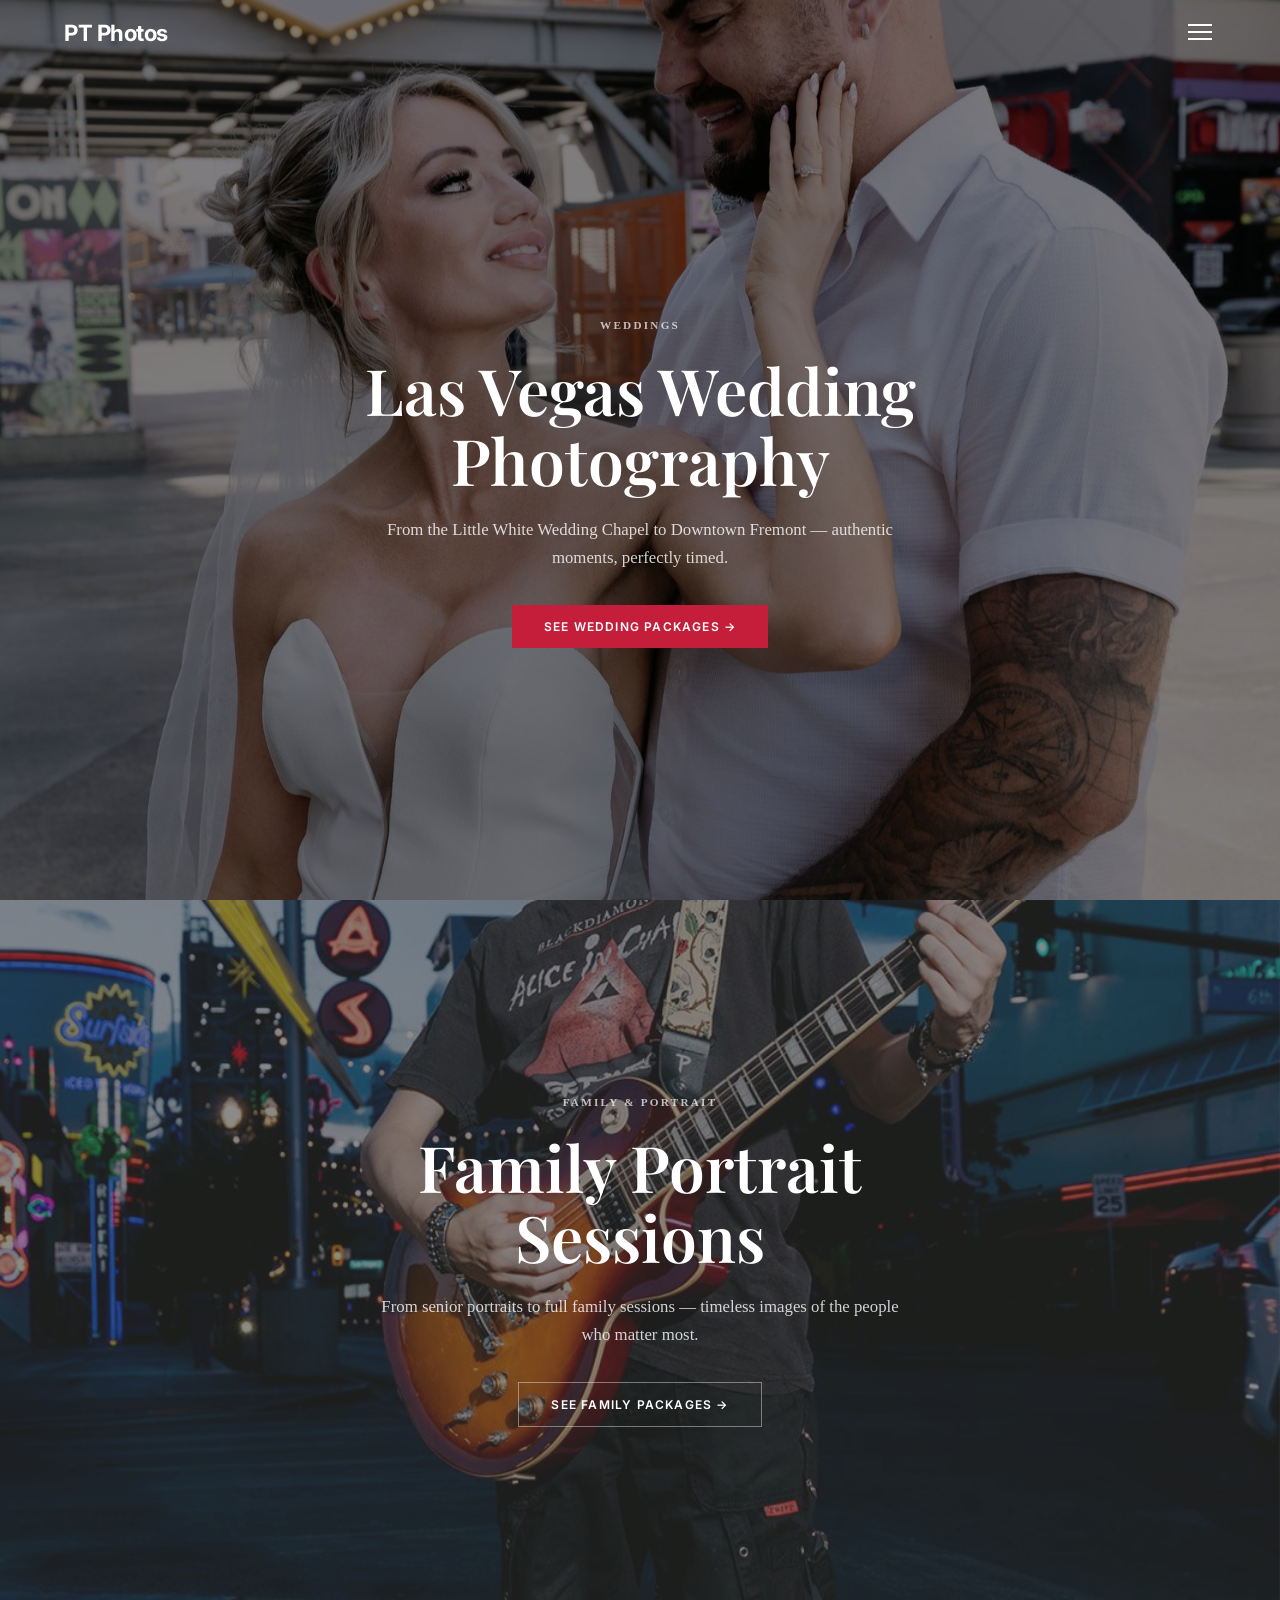
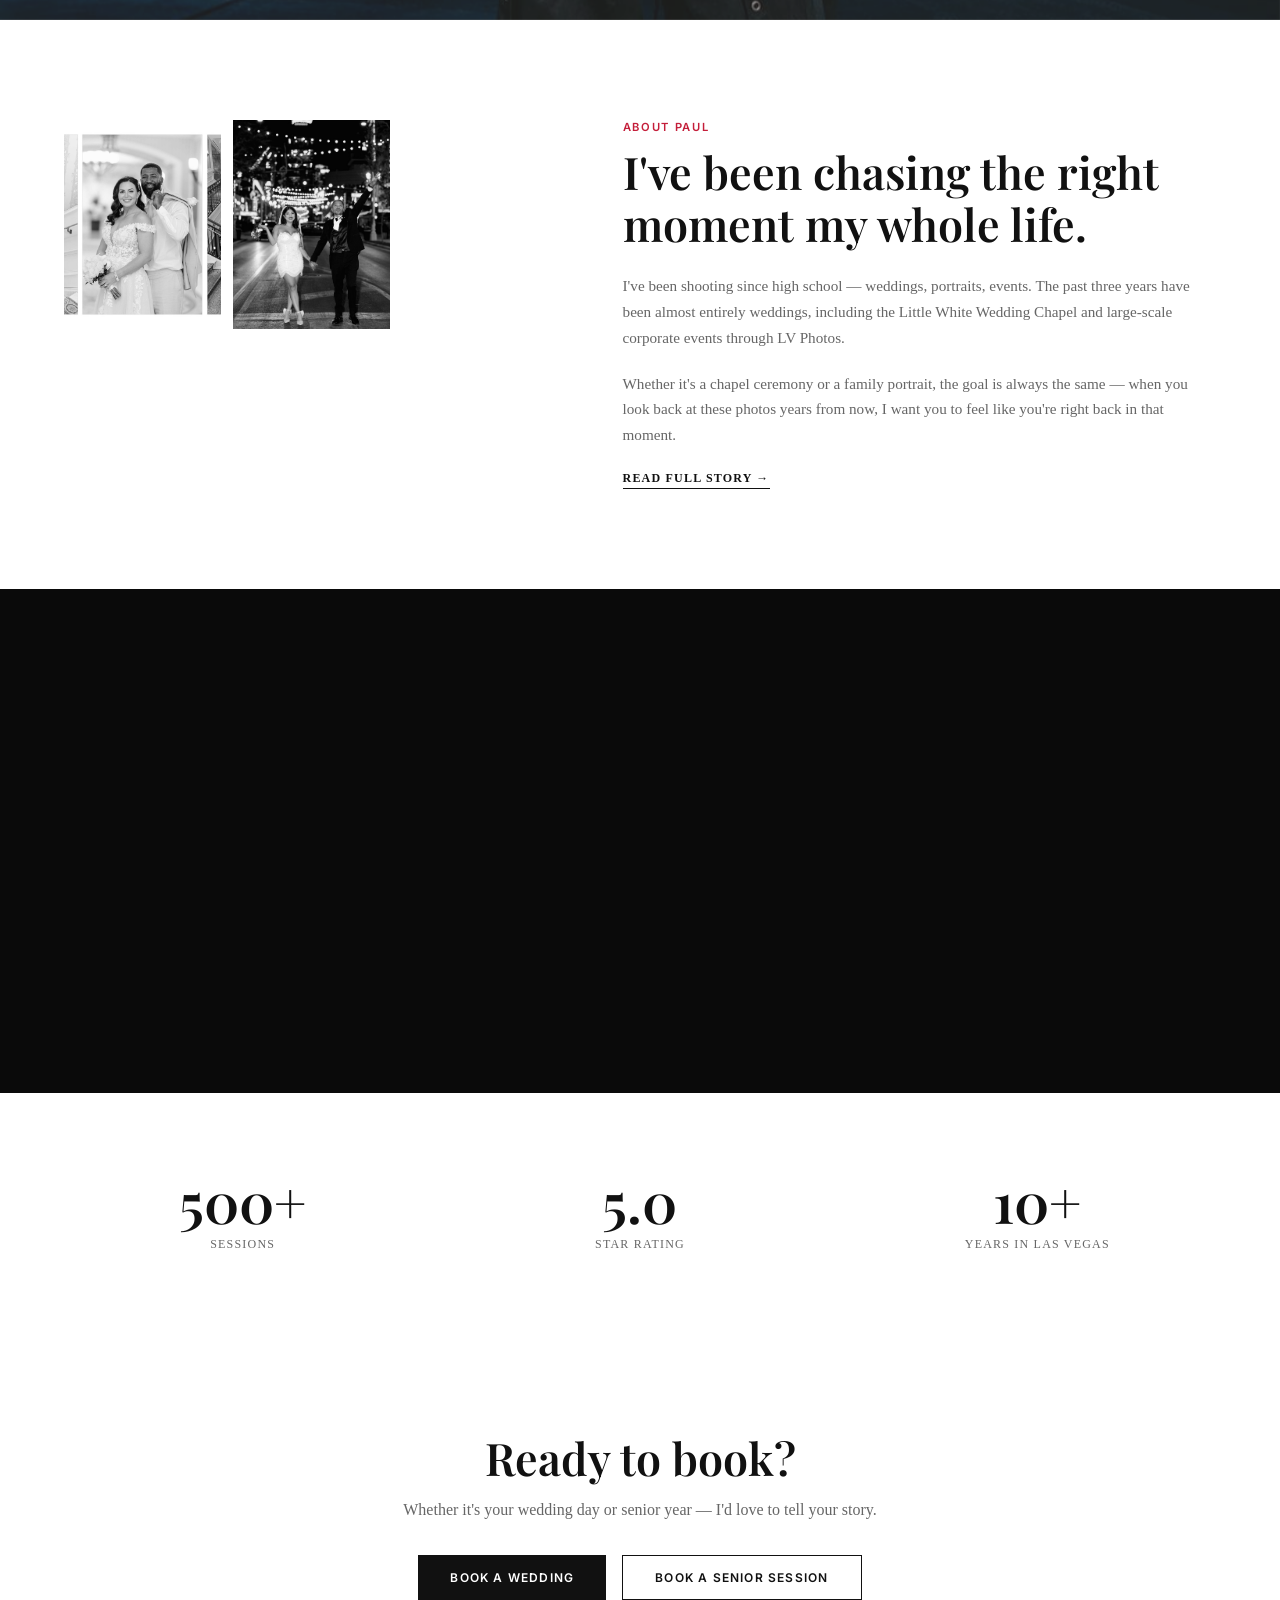
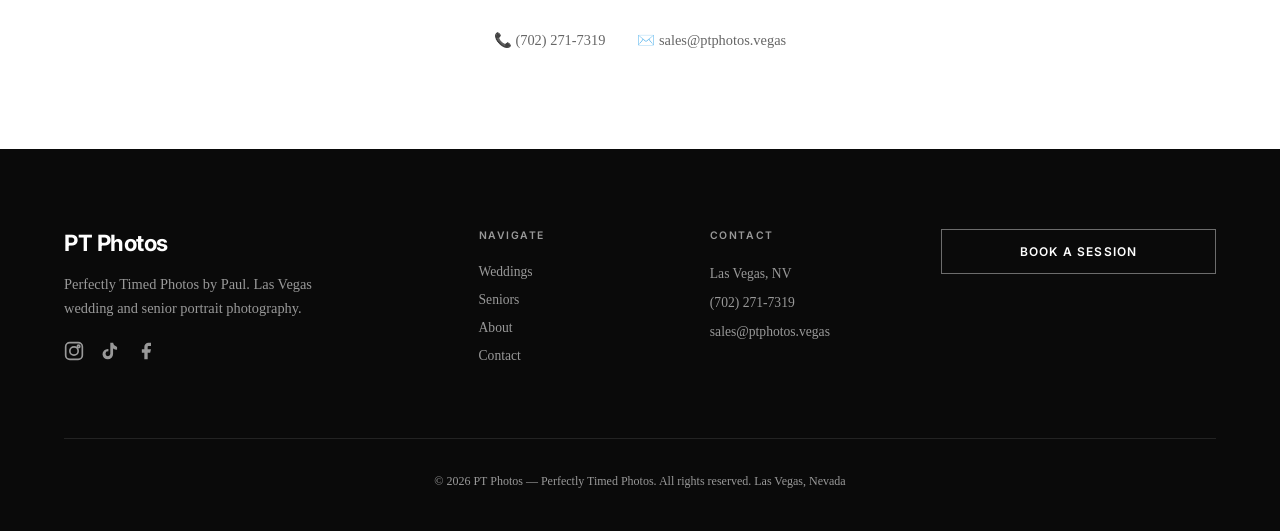
==== index.html @ 26a187cc "Add files via upload" ====
<!DOCTYPE html>
<html lang="en">
<head>
    <meta charset="UTF-8">
    <meta name="viewport" content="width=device-width, initial-scale=1.0">
    <title>PT Photos | Las Vegas Wedding & Portrait Photography</title>
    <meta name="description" content="Las Vegas wedding photography by Paul at PT Photos. Perfectly timed photos for weddings and senior portraits.">
    <link rel="canonical" href="https://ptphotos.vegas/">
    <meta property="og:type" content="website">
    <meta property="og:title" content="PT Photos | Las Vegas Wedding & Portrait Photography">
    <meta property="og:description" content="Las Vegas wedding photography by Paul at PT Photos. Perfectly timed photos for weddings and senior portraits.">
    <meta property="og:image" content="https://ptphotos.vegas/photo1.JPG">
    <meta property="og:url" content="https://ptphotos.vegas/">
    <meta name="twitter:card" content="summary_large_image">
    <link rel="stylesheet" href="styles.css">
    <link rel="preconnect" href="https://fonts.googleapis.com">
    <link rel="preconnect" href="https://fonts.gstatic.com" crossorigin>
</head>
<body>

    <nav class="navbar" id="navbar">
        <div class="nav-container">
          <a href="index.html" class="logo">PT Photos</a>
            <button class="nav-toggle" id="navToggle" aria-label="Menu">
                <span></span>
                <span></span>
                <span></span>
            </button>
            <ul class="nav-menu" id="navMenu">
                <li><a href="weddings.html">Weddings</a></li>
                <li><a href="seniors.html">Seniors</a></li>
                <li><a href="about.html">About</a></li>
                <li><a href="contact.html">Contact</a></li>
            </ul>
        </div>
    </nav>

    <!-- Hero: Weddings -->
    <section class="hero" id="home">
        <div class="hero-bg">
            <img src="photo1.JPG" alt="Las Vegas Wedding Photography">
        </div>
        <div class="hero-overlay"></div>
        <div class="hero-content">
            <p class="hero-label">Weddings</p>
            <h1>Las Vegas Wedding Photography</h1>
            <p class="hero-desc">From the Little White Wedding Chapel to Downtown Fremont — authentic moments, perfectly timed.</p>
            <a href="weddings.html" class="btn btn-primary">See Wedding Packages →</a>
        </div>
    </section>

    <!-- Family Portrait Sessions -->
    <section class="family-sessions">
        <div class="hero-bg">
            <img loading="lazy" src="photo2.JPG" alt="Family Portrait Sessions">
        </div>
        <div class="hero-overlay"></div>
        <div class="hero-content">
            <p class="hero-label">Family & Portrait</p>
            <h1>Family Portrait Sessions</h1>
            <p class="hero-desc">From senior portraits to full family sessions — timeless images of the people who matter most.</p>
            <a href="seniors.html" class="btn btn-outline">See Family Packages →</a>
        </div>
    </section>

    <!-- About Paul -->
    <section class="about-home" id="about">
        <div class="container">
            <div class="about-home-grid">
                <div class="about-home-photos reveal">
                    <img loading="lazy" src="photo3.JPG" alt="Wedding portrait">
                    <img loading="lazy" src="photo5.JPG" alt="Chapel wedding">
                </div>
                <div class="about-home-text reveal">
                    <span class="section-label">About Paul</span>
                    <h2 class="section-title">I've been chasing the right moment my whole life.</h2>
                    <p>I've been shooting since high school — weddings, portraits, events. The past three years have been almost entirely weddings, including the Little White Wedding Chapel and large-scale corporate events through LV Photos.</p>
                    <p>Whether it's a chapel ceremony or a family portrait, the goal is always the same — when you look back at these photos years from now, I want you to feel like you're right back in that moment.</p>
                    <a href="about.html" class="link-arrow">Read Full Story →</a>
                </div>
            </div>
        </div>
    </section>

    <!-- Testimonial -->
    <section class="testimonial">
        <div class="container">
            <div class="testimonial-content reveal">
                <div class="stars">★★★★★</div>
                <blockquote>"I booked a photographer through the chapel, and Paul was our guy. I can't even begin to say enough about him. We had so much fun with him, and he kept showing us sneak peeks of the pictures and they blew us away. He is extremely talented and was able to capture our fun, flirty, sexy, Vegas dream photos."</blockquote>
                <div class="testimonial-author">Amanda Zeilman</div>
                <div class="testimonial-source">Little White Wedding Chapel · Google Review</div>
            </div>
        </div>
    </section>

    <!-- Stats -->
    <section class="stats">
        <div class="container">
            <div class="stats-grid reveal">
                <div class="stat-item">
                    <div class="stat-number">500+</div>
                    <div class="stat-label">Sessions</div>
                </div>
                <div class="stat-item">
                    <div class="stat-number">5.0</div>
                    <div class="stat-label">Star Rating</div>
                </div>
                <div class="stat-item">
                    <div class="stat-number">10+</div>
                    <div class="stat-label">Years in Las Vegas</div>
                </div>
            </div>
        </div>
    </section>

    <!-- CTA -->
    <section class="cta-section">
        <div class="container">
            <div class="reveal">
                <h2 class="section-title">Ready to book?</h2>
                <p>Whether it's your wedding day or senior year — I'd love to tell your story.</p>
                <div class="cta-buttons">
                    <a href="weddings.html" class="btn btn-dark">Book a Wedding</a>
                    <a href="seniors.html" class="btn btn-outline-dark">Book a Senior Session</a>
                </div>
                <div class="cta-contact">
                    <a href="tel:+17022717319">📞 (702) 271-7319</a>
                    <a href="mailto:sales@ptphotos.vegas">✉️ sales@ptphotos.vegas</a>
                </div>
            </div>
        </div>
    </section>

    <!-- Footer -->
    <footer class="footer">
        <div class="container">
            <div class="footer-grid">
                <div class="footer-brand">
                   <a href="index.html" class="logo" style="color:#fff">PT Photos</a>
                    <p>Perfectly Timed Photos by Paul. Las Vegas wedding and senior portrait photography.</p>
                    <div class="social-links">
                        <a href="https://www.instagram.com/ptphotos.vegas" target="_blank" rel="noopener" aria-label="Instagram">
                            <svg width="20" height="20" viewBox="0 0 24 24" fill="none" stroke="currentColor" stroke-width="2"><rect x="2" y="2" width="20" height="20" rx="5"/><circle cx="12" cy="12" r="5"/><circle cx="17.5" cy="6.5" r="1.5"/></svg>
                        </a>
                        <a href="https://www.tiktok.com/@perfectly.timed8" target="_blank" rel="noopener" aria-label="TikTok">
                            <svg width="20" height="20" viewBox="0 0 24 24" fill="currentColor"><path d="M19.59 6.69a4.83 4.83 0 01-3.77-4.25V2h-3.45v13.67a2.89 2.89 0 01-2.88 2.5 2.89 2.89 0 01-2.88-2.89 2.89 2.89 0 012.88-2.89c.2 0 .39.02.58.06V9.66a6.37 6.37 0 00-.58-.03A6.34 6.34 0 003 16.04 6.34 6.34 0 009.34 22a6.34 6.34 0 006.34-6.34V9.01a8.16 8.16 0 004.8 1.55V7.11a4.85 4.85 0 01-.89-.42z"/></svg>
                        </a>
                        <a href="https://www.facebook.com/share/1CvV9tf7gH/" target="_blank" rel="noopener" aria-label="Facebook">
                            <svg width="20" height="20" viewBox="0 0 24 24" fill="currentColor"><path d="M18 2h-3a5 5 0 00-5 5v3H7v4h3v8h4v-8h3l1-4h-4V7a1 1 0 011-1h3z"/></svg>
                        </a>
                    </div>
                </div>
                <div>
                    <div class="footer-title">Navigate</div>
                    <ul class="footer-links">
                        <li><a href="weddings.html">Weddings</a></li>
                        <li><a href="seniors.html">Seniors</a></li>
                        <li><a href="about.html">About</a></li>
                        <li><a href="contact.html">Contact</a></li>
                    </ul>
                </div>
                <div>
                    <div class="footer-title">Contact</div>
                    <div class="footer-contact">
                        <p>Las Vegas, NV</p>
                        <p>(702) 271-7319</p>
                        <p>sales@ptphotos.vegas</p>
                    </div>
                </div>
                <div>
                    <a href="contact.html" class="btn btn-outline" style="width:100%">Book a Session</a>
                </div>
            </div>
            <div class="footer-bottom">
                <p>© 2026 PT Photos — Perfectly Timed Photos. All rights reserved. Las Vegas, Nevada</p>
            </div>
        </div>
    </footer>

    <script src="script.js"></script>
</body>
</html>
---- styles.css ----
/* ============================================
   PT Photos — Multi-Page Website
   Based on Airo.ai design from video
   ============================================ */

@import url('https://fonts.googleapis.com/css2?family=Inter:wght@300;400;500;600;700&family=Playfair+Display:ital,wght@0,400;0,600;0,700;1,400&display=swap');

:root {
    --bg: #ffffff;
    --bg-dark: #0a0a0a;
    --bg-card: #111111;
    --text: #111111;
    --text-light: #ffffff;
    --text-muted: #666666;
    --text-muted-dark: #999999;
    --accent: #c41e3a;
    --accent-hover: #a01830;
    --border: rgba(0,0,0,0.08);
    --border-light: rgba(255,255,255,0.1);
    --transition: all 0.3s ease;
    --font-serif: 'Playfair Display', Georgia, serif;
    --font-sans: 'Inter', -apple-system, BlinkMacSystemFont, sans-serif;
}

* { margin: 0; padding: 0; box-sizing: border-box; }

html, body {
    overflow-x: hidden;
    max-width: 100%;
}

.container {
    max-width: 1200px;
    margin: 0 auto;
    padding: 0 24px;
}

img { max-width: 100%; display: block; }

/* ─── Typography ─── */
h1, h2, h3, h4 {
    font-family: var(--font-serif);
    font-weight: 600;
    line-height: 1.2;
}

.section-label {
    font-family: var(--font-sans);
    font-size: 0.7rem;
    font-weight: 600;
    text-transform: uppercase;
    letter-spacing: 0.15em;
    color: var(--accent);
    margin-bottom: 16px;
    display: block;
}

.section-title {
    font-family: var(--font-serif);
    font-size: clamp(1.8rem, 4vw, 2.8rem);
    font-weight: 600;
    line-height: 1.15;
    margin-bottom: 20px;
    color: var(--text);
}

.section-title.light { color: var(--text-light); }

p {
    color: var(--text-muted);
    line-height: 1.7;
    margin-bottom: 16px;
}

/* ─── Buttons ─── */
.btn {
    display: inline-flex;
    align-items: center;
    justify-content: center;
    gap: 8px;
    padding: 14px 32px;
    font-family: var(--font-sans);
    font-size: 0.75rem;
    font-weight: 600;
    text-transform: uppercase;
    letter-spacing: 0.1em;
    text-decoration: none;
    border: none;
    cursor: pointer;
    transition: var(--transition);
}

.btn-primary {
    background: var(--accent);
    color: #fff;
}
.btn-primary:hover { background: var(--accent-hover); }

.btn-dark {
    background: var(--text);
    color: #fff;
}
.btn-dark:hover { background: #333; }

.btn-outline {
    background: transparent;
    color: var(--text-light);
    border: 1px solid rgba(255,255,255,0.4);
}
.btn-outline:hover {
    background: rgba(255,255,255,0.1);
    border-color: #fff;
}

.btn-outline-dark {
    background: transparent;
    color: var(--text);
    border: 1px solid var(--text);
}
.btn-outline-dark:hover {
    background: var(--text);
    color: #fff;
}

/* ─── Navigation ─── */
.navbar {
    position: fixed;
    top: 0; left: 0; right: 0;
    z-index: 1000;
    background: transparent;
    border-bottom: none;
    transition: var(--transition);
}

.navbar.scrolled {
    background: rgba(10,10,10,0.95) !important;
    backdrop-filter: blur(10px) !important;
    border-bottom: 1px solid rgba(255,255,255,0.1) !important;
}




.nav-container {
    max-width: 1200px;
    margin: 0 auto;
    padding: 0 24px;
    display: flex;
    align-items: center;
    justify-content: space-between;
    height: 64px;
}
.logo {
    font-family: var(--font-sans);
    font-size: 1.4rem;
    font-weight: 700;
    color: #fff;
    text-decoration: none;
    letter-spacing: -0.02em;
    white-space: nowrap;
}



.logo-icon {
    width: 32px;
    height: 32px;
    position: relative;
}

.logo-icon svg {
    width: 100%; height: 100%;
    fill: none;
    stroke: #fff;
    stroke-width: 2;
}


.nav-menu {
    position: fixed;
    top: 0;
    right: 0;
    transform: translateX(100%);
    width: 70%;
    max-width: 300px;
    height: 100vh;
    background: var(--bg-dark);
    flex-direction: column;
    padding: 80px 32px;
    gap: 24px;
    transition: transform 0.3s ease;
    border-left: 1px solid rgba(255,255,255,0.1);
    align-items: flex-start;
    display: flex;
    list-style: none;
}

.nav-menu.active { transform: translateX(0); }


.nav-menu a {
    color: rgba(255,255,255,0.7);
    text-decoration: none;
    font-size: 0.8rem;
    font-weight: 500;
    text-transform: uppercase;
    letter-spacing: 0.08em;
    transition: var(--transition);
    position: relative;
}

.nav-menu a:hover,
.nav-menu a.active {
    color: #fff;
}


.nav-menu a.active::after {
    content: '';
    position: absolute;
    bottom: -4px;
    left: 0; right: 0;
    height: 1px;
    background: var(--accent);
}

.nav-toggle {
    display: flex;
    flex-direction: column;
    gap: 5px;
    background: none;
    border: none;
    cursor: pointer;
    padding: 4px;
    z-index: 1001;
}

.nav-toggle span {
    display: block;
    width: 24px;
    height: 2px;
    background: #fff;
    transition: var(--transition);
}


/* ─── Hero ─── */
.hero {
    position: relative;
    min-height: 100vh;
    min-height: 100dvh;      /* ← iOS фикс */
    display: flex;
    align-items: center;
    justify-content: center;
    text-align: center;
    overflow: hidden;
    padding-top: 64px;
    isolation: isolate;      /* ← новый stacking context */
    touch-action: pan-y;     /* ← только вертикальный скролл */
}


.hero-bg {
    position: absolute;
    inset: 0;
    z-index: 0;
    transform: translateZ(0);   /* ← аппаратное ускорение */
    will-change: transform;     /* ← фикс дергания */
}


.hero-bg img {
    width: 100%;
    height: 100%;
    object-fit: cover;
    transform: translateZ(0);   /* ← iOS фикс */
    will-change: transform;
}

/* === Мобильный фикс: фоновые картинки не двигаются при touch === */
.hero-bg img,
.family-sessions .hero-bg img,
.page-header .hero-bg img {
    touch-action: none;
    pointer-events: none;
    user-select: none;
    -webkit-user-drag: none;
}

.hero-overlay {
    position: absolute;
    inset: 0;
    background: rgba(0,0,0,0.5);
    z-index: 1;
}

.hero-content {
    position: relative;
    z-index: 2;
    max-width: 700px;
    padding: 40px 24px;
}

.hero-label {
    font-size: 0.7rem;
    font-weight: 600;
    text-transform: uppercase;
    letter-spacing: 0.2em;
    color: rgba(255,255,255,0.7);
    margin-bottom: 20px;
}

.hero h1,
.family-sessions h1,
.page-header h1 {
    font-family: var(--font-serif);
    font-size: clamp(2.2rem, 5vw, 4rem);
    font-weight: 600;
    color: #fff;
    margin-bottom: 20px;
    line-height: 1.1;
}


.hero-desc {
    font-size: 1.05rem;
    color: rgba(255,255,255,0.8);
    max-width: 520px;
    margin: 0 auto 32px;
    line-height: 1.7;
}

.hero-buttons {
    display: flex;
    gap: 16px;
    justify-content: center;
    flex-wrap: wrap;
}

/* ─── Family Sessions (Home) ─── */
.family-sessions {
    position: relative;
    min-height: 80vh;
    min-height: 80dvh;       /* ← iOS фикс */
    display: flex;
    align-items: center;
    justify-content: center;
    text-align: center;
    overflow: hidden;
    isolation: isolate;
    touch-action: pan-y;
}


.family-sessions .hero-bg img {
    opacity: 0.8;
}

.family-sessions .hero-overlay {
    background: rgba(0,0,0,0.45);
}

/* ─── About (Home) ─── */
.about-home {
    padding: 100px 0;
    background: var(--bg);
}

.about-home-grid {
    display: grid;
    grid-template-columns: 1fr 1.2fr;
    gap: 64px;
    align-items: start;
}

.about-home-photos {
    display: grid;
    grid-template-columns: repeat(3, 1fr);
    gap: 12px;
}

.about-home-photos img {
    width: 100%;
    aspect-ratio: 3/4;
    object-fit: cover;
    filter: grayscale(100%);
}

.about-home-text .section-label {
    margin-bottom: 12px;
}

.about-home-text .section-title {
    margin-bottom: 24px;
}

.about-home-text p {
    font-size: 0.95rem;
    margin-bottom: 20px;
}

.link-arrow {
    display: inline-flex;
    align-items: center;
    gap: 6px;
    font-size: 0.75rem;
    font-weight: 600;
    text-transform: uppercase;
    letter-spacing: 0.1em;
    color: var(--text);
    text-decoration: none;
    border-bottom: 1px solid var(--text);
    padding-bottom: 2px;
    transition: var(--transition);
}

.link-arrow:hover {
    color: var(--accent);
    border-color: var(--accent);
}

/* ─── Testimonial ─── */
.testimonial {
    background: var(--bg-dark);
    padding: 100px 0;
    text-align: center;
}

.testimonial-content {
    max-width: 700px;
    margin: 0 auto;
}

.stars {
    color: var(--accent);
    font-size: 1.2rem;
    letter-spacing: 4px;
    margin-bottom: 24px;
}

.testimonial blockquote {
    font-family: var(--font-serif);
    font-size: clamp(1.2rem, 3vw, 1.6rem);
    font-style: italic;
    color: var(--text-light);
    line-height: 1.5;
    margin-bottom: 32px;
}

.testimonial-author {
    color: var(--text-light);
    font-weight: 600;
    font-size: 0.9rem;
    margin-bottom: 4px;
}

.testimonial-source {
    font-size: 0.7rem;
    text-transform: uppercase;
    letter-spacing: 0.15em;
    color: var(--text-muted-dark);
}

/* ─── Stats ─── */
.stats {
    padding: 80px 0;
    background: var(--bg);
}

.stats-grid {
    display: grid;
    grid-template-columns: repeat(3, 1fr);
    gap: 40px;
    text-align: center;
}

.stat-number {
    font-family: var(--font-serif);
    font-size: clamp(2.5rem, 5vw, 3.5rem);
    font-weight: 600;
    color: var(--text);
    line-height: 1;
    margin-bottom: 8px;
}

.stat-label {
    font-size: 0.75rem;
    font-weight: 500;
    text-transform: uppercase;
    letter-spacing: 0.1em;
    color: var(--text-muted);
}

/* ─── CTA Section ─── */
.cta-section {
    padding: 100px 0;
    text-align: center;
    background: var(--bg);
}

.cta-section .section-title {
    margin-bottom: 12px;
}

.cta-section p {
    max-width: 500px;
    margin: 0 auto 32px;
}

.cta-buttons {
    display: flex;
    gap: 16px;
    justify-content: center;
    flex-wrap: wrap;
    margin-bottom: 32px;
}

.cta-contact {
    display: flex;
    gap: 32px;
    justify-content: center;
    flex-wrap: wrap;
}

.cta-contact a {
    color: var(--text-muted);
    text-decoration: none;
    font-size: 0.9rem;
    display: flex;
    align-items: center;
    gap: 8px;
    transition: var(--transition);
}

.cta-contact a:hover { color: var(--text); }

/* ─── Footer ─── */
.footer {
    background: var(--bg-dark);
    color: var(--text-light);
    padding: 80px 0 40px;
}

.footer-grid {
    display: grid;
    grid-template-columns: 2fr 1fr 1fr 1.5fr;
    gap: 48px;
    margin-bottom: 64px;
}

.footer-brand p {
    color: var(--text-muted-dark);
    font-size: 0.9rem;
    max-width: 280px;
    margin: 16px 0 20px;
}

.social-links {
    display: flex;
    gap: 16px;
}

.social-links a {
    color: var(--text-muted-dark);
    transition: var(--transition);
}

.social-links a:hover { color: #fff; }

.footer-title {
    font-family: var(--font-sans);
    font-size: 0.65rem;
    font-weight: 600;
    text-transform: uppercase;
    letter-spacing: 0.15em;
    color: var(--text-muted-dark);
    margin-bottom: 20px;
}

.footer-links {
    list-style: none;
}

.footer-links li { margin-bottom: 10px; }

.footer-links a {
    color: var(--text-muted-dark);
    text-decoration: none;
    font-size: 0.85rem;
    transition: var(--transition);
}

.footer-links a:hover { color: #fff; }

.footer-contact p {
    color: var(--text-muted-dark);
    font-size: 0.85rem;
    margin-bottom: 6px;
}

.footer-contact .btn {
    margin-top: 16px;
    width: 100%;
}

.footer-bottom {
    border-top: 1px solid var(--border-light);
    padding-top: 32px;
    text-align: center;
}

.footer-bottom p {
    font-size: 0.75rem;
    color: var(--text-muted-dark);
    margin: 0;
}

/* ─── Page Header (Weddings/Seniors inner) ─── */
.page-header {
    position: relative;
    min-height: 90vh;
    min-height: 90dvh;       /* ← iOS фикс */
    display: flex;
    align-items: center;
    justify-content: center;
    text-align: center;
    overflow: hidden;
    padding-top: 64px;
    isolation: isolate;
    touch-action: pan-y;
}


.page-header .hero-content {
    max-width: 640px;
}

/* ─── Portfolio ─── */
.portfolio-section {
    padding: 100px 0;
    background: var(--bg);
}

.portfolio-masonry {
    column-count: 2;
    column-gap: 16px;
}

.portfolio-masonry .portfolio-item {
    break-inside: avoid;
    margin-bottom: 16px;
    overflow: hidden;
}

.portfolio-masonry img {
    width: 100%;
    transition: transform 0.6s ease;
}

.portfolio-masonry .portfolio-item:hover img {
    transform: scale(1.03);
}

/* ─── Packages ─── */
.packages-section {
    background: var(--bg-dark);
    padding: 100px 0;
}

.packages-section .section-label,
.packages-section .section-title,
.packages-section > .container > p {
    text-align: center;
}

.packages-section > .container > p {
    max-width: 600px;
    margin: 0 auto 48px;
    color: var(--text-muted-dark);
}

.packages-grid {
    display: grid;
    grid-template-columns: repeat(4, 1fr);
    gap: 20px;
}


.package-card {
    background: rgba(255,255,255,0.03);
    border: 1px solid var(--border-light);
    padding: 32px 24px;
    transition: border-color 0.3s ease, box-shadow 0.3s ease;
    display: flex;
    flex-direction: column;
}

.package-card:hover {
    border-color: rgba(255,255,255,0.3);
    box-shadow: 0 8px 32px rgba(0,0,0,0.25);
}


.package-card.featured {
    background: var(--accent);
    border-color: var(--accent);
}

.package-card.featured .package-name,
.package-card.featured .package-price,
.package-card.featured .package-desc,
.package-card.featured .package-list li,
.package-card.featured .package-badge {
    color: #fff;
}

.package-card.featured .package-list li::before {
    background: #fff;
}

.package-badge {
    font-size: 0.65rem;
    font-weight: 700;
    text-transform: uppercase;
    letter-spacing: 0.15em;
    color: var(--text-muted-dark);
    margin-bottom: 12px;
    min-height: 16px;
}

.package-name {
    font-family: var(--font-serif);
    font-size: 1.1rem;
    font-weight: 600;
    color: var(--text-light);
    margin-bottom: 4px;
}

.package-time {
    font-size: 0.75rem;
    color: var(--text-muted-dark);
    text-transform: uppercase;
    letter-spacing: 0.08em;
    margin-bottom: 12px;
}

.package-price {
    font-family: var(--font-serif);
    font-size: 2rem;
    font-weight: 600;
    color: var(--text-light);
    margin-bottom: 12px;
    line-height: 1;
}

.package-desc {
    font-size: 0.8rem;
    color: var(--text-muted-dark);
    margin-bottom: 20px;
    line-height: 1.5;
}

.package-list {
    list-style: none;
    margin-bottom: 24px;
    flex-grow: 1;
}

.package-list li {
    position: relative;
    padding-left: 18px;
    margin-bottom: 8px;
    font-size: 0.8rem;
    color: var(--text-muted-dark);
    line-height: 1.5;
}

.package-list li::before {
    content: '';
    position: absolute;
    left: 0;
    top: 7px;
    width: 5px;
    height: 5px;
    background: var(--accent);
    border-radius: 50%;
}

.package-card .btn-outline {
    width: 100%;
    font-size: 0.7rem;
}

.package-card.featured .btn-outline {
    border-color: rgba(255,255,255,0.5);
    color: #fff;
}

.package-card.featured .btn-outline:hover {
    background: rgba(255,255,255,0.15);
}

/* ─── Contact Form ─── */
.contact-section {
    padding: 100px 0;
    background: var(--bg);
}

.contact-section .section-label,
.contact-section .section-title {
    text-align: center;
}

.contact-section > .container > p {
    text-align: center;
    max-width: 500px;
    margin: 0 auto 40px;
}

.contact-grid {
    display: grid;
    grid-template-columns: 1fr 1fr;
    gap: 64px;
    max-width: 1000px;
    margin: 0 auto;
}

.contact-form {
    display: flex;
    flex-direction: column;
    gap: 16px;
}

.form-row {
    display: grid;
    grid-template-columns: 1fr 1fr;
    gap: 16px;
}

.contact-form input,
.contact-form select,
.contact-form textarea {
    width: 100%;
    background: transparent;
    border: 1px solid var(--border);
    padding: 14px 16px;
    color: var(--text);
    font-family: var(--font-sans);
    font-size: 0.9rem;
    outline: none;
    transition: var(--transition);
    border-radius: 0;
}

.contact-form input:focus,
.contact-form select:focus,
.contact-form textarea:focus {
    border-color: var(--text);
}

.contact-form input::placeholder,
.contact-form textarea::placeholder {
    color: #aaa;
}

.contact-form select {
    cursor: pointer;
    appearance: none;
    background-image: url("data:image/svg+xml,%3Csvg xmlns='http://www.w3.org/2000/svg' width='12' height='12' viewBox='0 0 24 24' fill='none' stroke='%23999' stroke-width='2'%3E%3Cpath d='M6 9l6 6 6-6'/%3E%3C/svg%3E");
    background-repeat: no-repeat;
    background-position: right 14px center;
}

.contact-form .btn-primary {
    width: 100%;
    margin-top: 8px;
}

.contact-info-box {
    padding-top: 8px;
}

.contact-info-item {
    margin-bottom: 24px;
}

.contact-info-item strong {
    display: block;
    font-size: 0.65rem;
    font-weight: 600;
    text-transform: uppercase;
    letter-spacing: 0.12em;
    color: var(--text-muted);
    margin-bottom: 4px;
}

.contact-info-item span,
.contact-info-item a {
    color: var(--text);
    font-size: 0.95rem;
    text-decoration: none;
}

.contact-info-item a:hover { color: var(--accent); }

/* ─── Dark CTA ─── */
.cta-dark {
    background: var(--bg-dark);
    padding: 80px 0;
    text-align: center;
}

.cta-dark h3 {
    font-family: var(--font-serif);
    font-size: clamp(1.4rem, 3vw, 2rem);
    color: var(--text-light);
    margin-bottom: 24px;
}

/* ─── Seniors Page ─── */
.seniors-about {
    padding: 100px 0;
    background: var(--bg);
}

.seniors-about-grid {
    display: grid;
    grid-template-columns: 1fr 1fr;
    gap: 64px;
    align-items: start;
}

.seniors-about-text ul {
    list-style: none;
    margin: 24px 0;
}

.seniors-about-text li {
    position: relative;
    padding-left: 18px;
    margin-bottom: 10px;
    color: var(--text-muted);
    font-size: 0.9rem;
}

.seniors-about-text li::before {
    content: '';
    position: absolute;
    left: 0;
    top: 9px;
    width: 5px;
    height: 5px;
    background: var(--accent);
    border-radius: 50%;
}

.seniors-gallery {
    display: grid;
    grid-template-columns: repeat(4, 1fr);
    gap: 12px;
}

.seniors-gallery img {
    width: 100%;
    height: 100%;
    aspect-ratio: 1;
    object-fit: cover;
    border-radius: 8px;
}

.seniors-gallery img.wide {
    grid-column: 2 / span 2;
    aspect-ratio: 2 / 1;
}


/* ─── Process ─── */
.process-section {
    padding: 100px 0;
    background: var(--bg);
}

.process-section .section-label,
.process-section .section-title {
    text-align: center;
}

.process-grid {
    display: grid;
    grid-template-columns: repeat(3, 1fr);
    gap: 40px;
    margin-top: 48px;
}

.process-step {
    text-align: center;
}

.process-number {
    font-family: var(--font-serif);
    font-size: 3rem;
    font-weight: 600;
    color: rgba(196,30,58,0.2);
    line-height: 1;
    margin-bottom: 16px;
}

.process-step h4 {
    font-size: 1.1rem;
    margin-bottom: 8px;
}

.process-step p {
    font-size: 0.85rem;
    max-width: 280px;
    margin: 0 auto;
}

/* ─── Contact Page ─── */
.contact-page-form {
    max-width: 600px;
    margin: 0 auto;
}

.contact-page-header {
    text-align: center;
    padding: 140px 0 60px;
    background: var(--bg);
}

.contact-details-grid {
    display: grid;
    grid-template-columns: repeat(3, 1fr);
    gap: 32px;
    max-width: 800px;
    margin: 48px auto 0;
    text-align: center;
}

.explore-tags {
    display: flex;
    gap: 12px;
    justify-content: center;
    flex-wrap: wrap;
    margin-top: 32px;
}

.explore-tags a {
    display: inline-block;
    padding: 10px 20px;
    border: 1px solid var(--border);
    color: var(--text);
    text-decoration: none;
    font-size: 0.75rem;
    font-weight: 500;
    text-transform: uppercase;
    letter-spacing: 0.08em;
    transition: var(--transition);
}

.explore-tags a:hover {
    border-color: var(--text);
    background: var(--text);
    color: #fff;
}

/* ─── FAQ ─── */
.faq-section {
    background: var(--bg-dark);
    padding: 100px 0;
}

.faq-section .section-label,
.faq-section .section-title {
    text-align: center;
}

.faq-list {
    max-width: 700px;
    margin: 48px auto 0;
}

.faq-item {
    border-bottom: 1px solid var(--border-light);
}

.faq-question {
    width: 100%;
    background: none;
    border: none;
    color: var(--text-light);
    font-family: var(--font-sans);
    font-size: 0.95rem;
    font-weight: 500;
    padding: 20px 0;
    text-align: left;
    cursor: pointer;
    display: flex;
    justify-content: space-between;
    align-items: center;
    transition: var(--transition);
}

.faq-question:hover { color: var(--accent); }

.faq-icon {
    font-size: 1.2rem;
    transition: transform 0.3s ease;
    color: var(--text-muted-dark);
}

.faq-item.active .faq-icon {
    transform: rotate(45deg);
}

.faq-answer {
    max-height: 0;
    overflow: hidden;
    transition: max-height 0.3s ease, padding 0.3s ease;
}

.faq-item.active .faq-answer {
    max-height: 200px;
    padding-bottom: 20px;
}

.faq-answer p {
    color: var(--text-muted-dark);
    font-size: 0.9rem;
    margin: 0;
}

/* ─── Mobile Menu ─── */
@media (max-width: 768px) {
    .nav-toggle.active span:nth-child(1) { transform: rotate(45deg) translate(5px, 5px); }
    .nav-toggle.active span:nth-child(2) { opacity: 0; }
    .nav-toggle.active span:nth-child(3) { transform: rotate(-45deg) translate(5px, -5px); }
    
    .about-home-grid,
    .contact-grid,
    .seniors-about-grid {
        grid-template-columns: 1fr;
    }

    .stats-grid,
    .packages-grid,
    .process-grid,
    .footer-grid,
    .contact-details-grid {
        grid-template-columns: 1fr;
    }
    
    .portfolio-masonry { column-count: 1; }
    
    .footer-grid { gap: 32px; }
    
    .form-row { grid-template-columns: 1fr; }
    
    .hero h1 { font-size: 2rem; }

    .seniors-gallery {
        grid-template-columns: repeat(2, 1fr);
    }
    .seniors-gallery img.wide {
        grid-column: span 2;
    }
}

@media (max-width: 1024px) {
    .packages-grid { grid-template-columns: repeat(2, 1fr); }
}


@media (max-width: 480px) {
    .packages-grid { grid-template-columns: 1fr; }
    .about-home-photos { grid-template-columns: 1fr; }
    .about-home-photos img { aspect-ratio: 16/9; }
}





/* ─── Scroll Reveal ─── */
.reveal {
    opacity: 0;
    transform: translateY(30px);
    transition: opacity 0.8s ease, transform 0.8s ease;
}

.reveal.active {
    opacity: 1;
    transform: translateY(0);
}
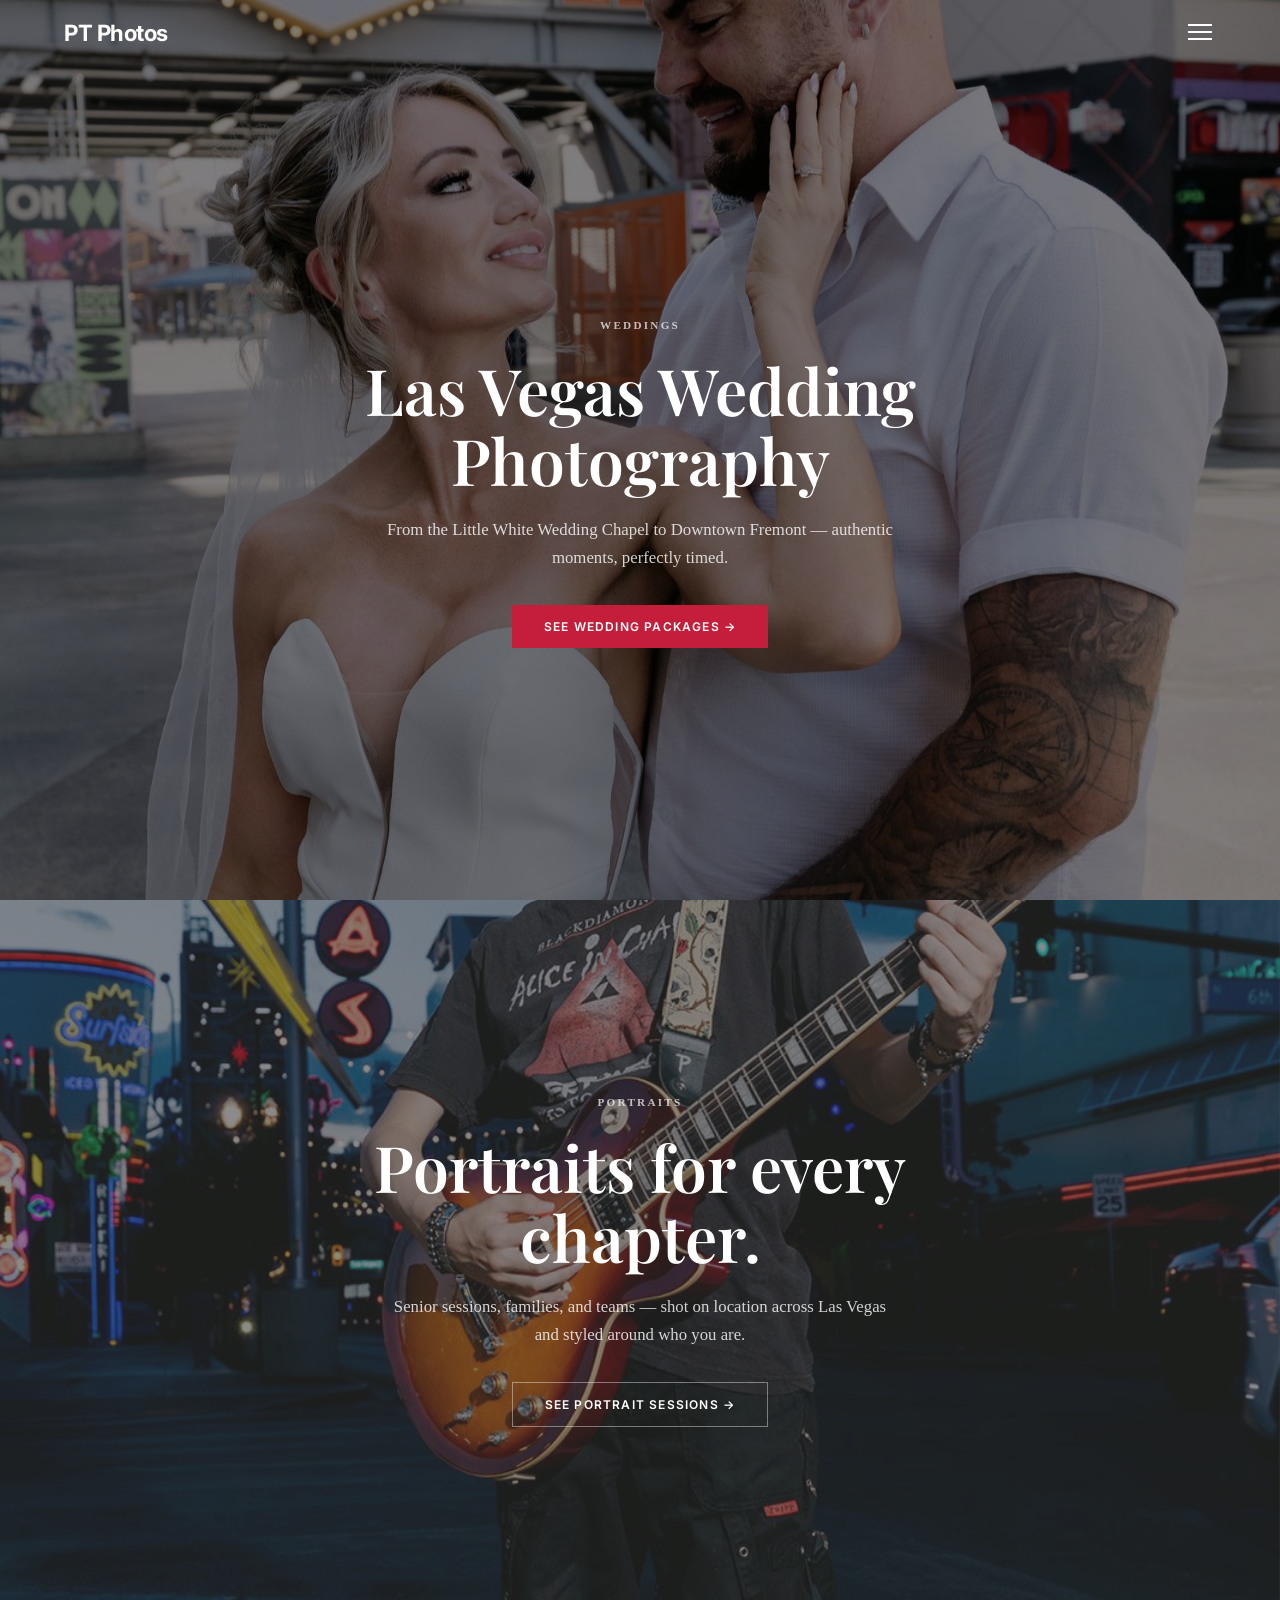
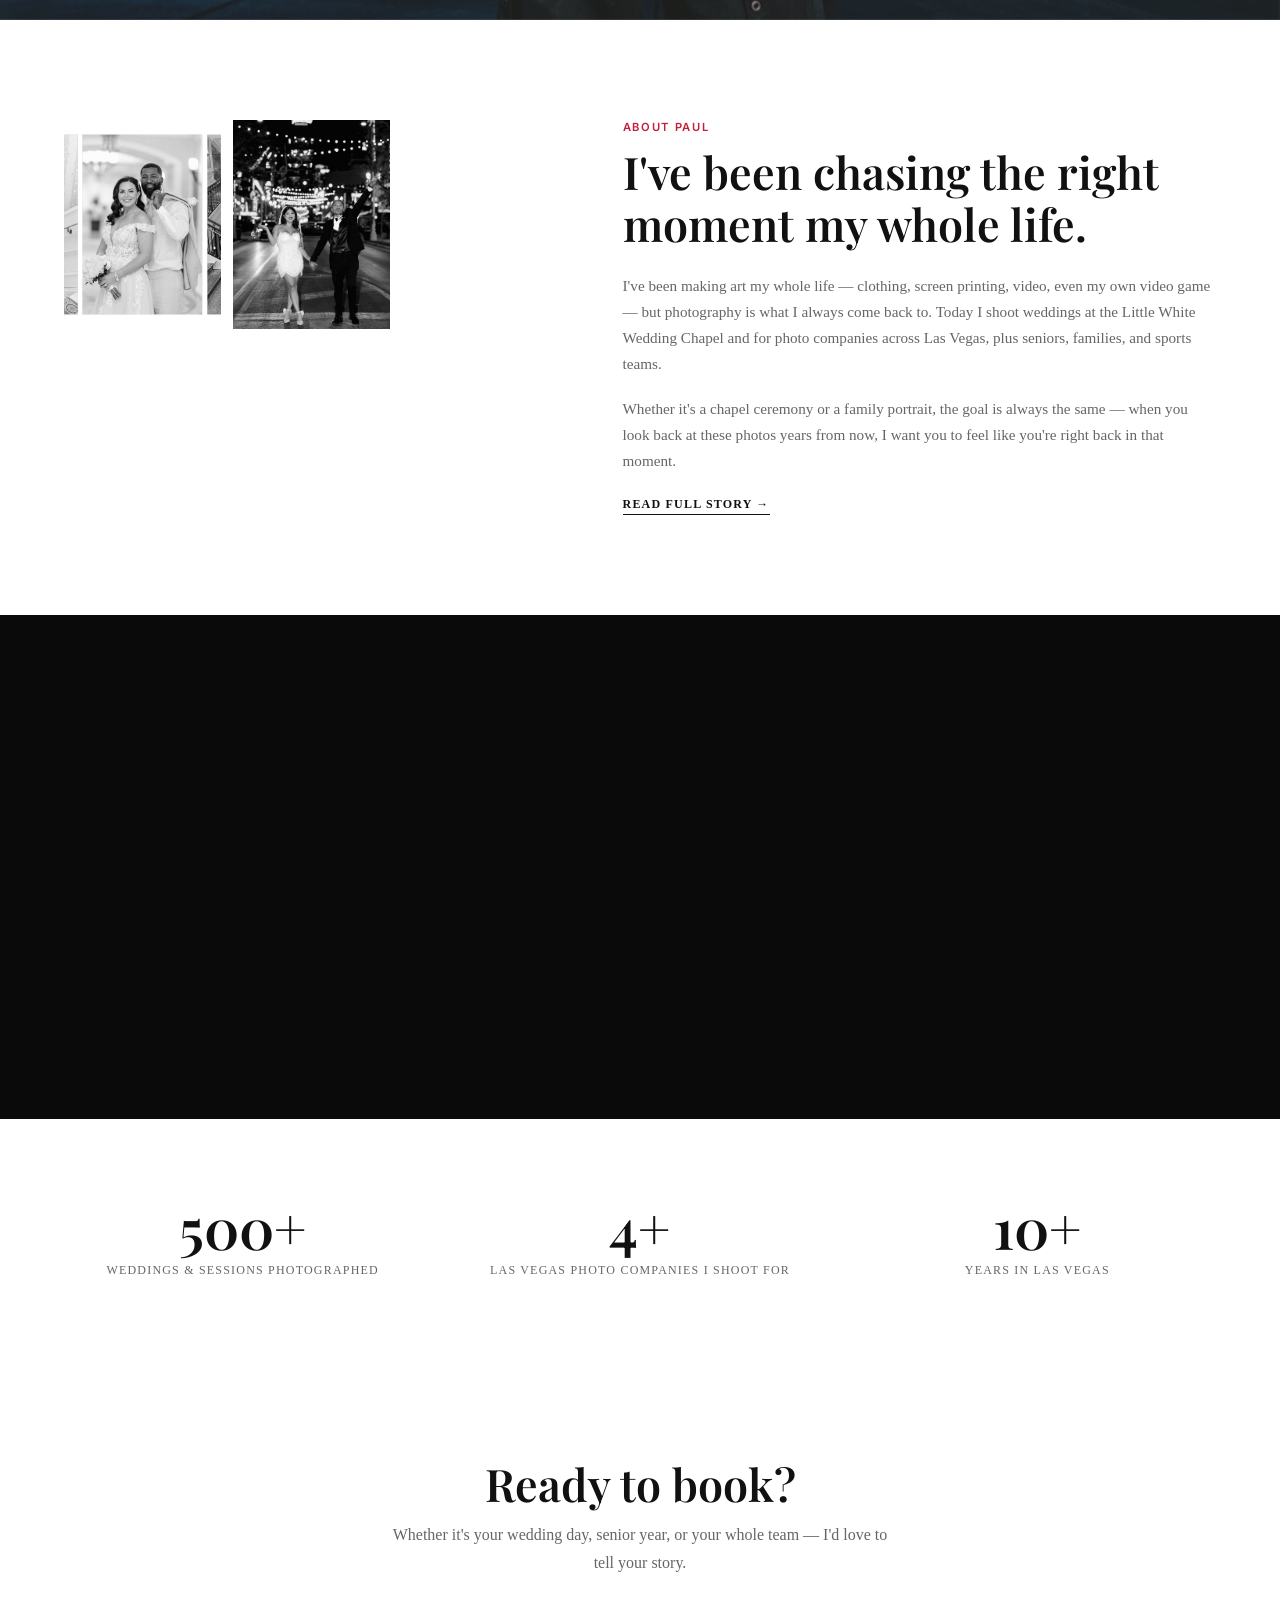
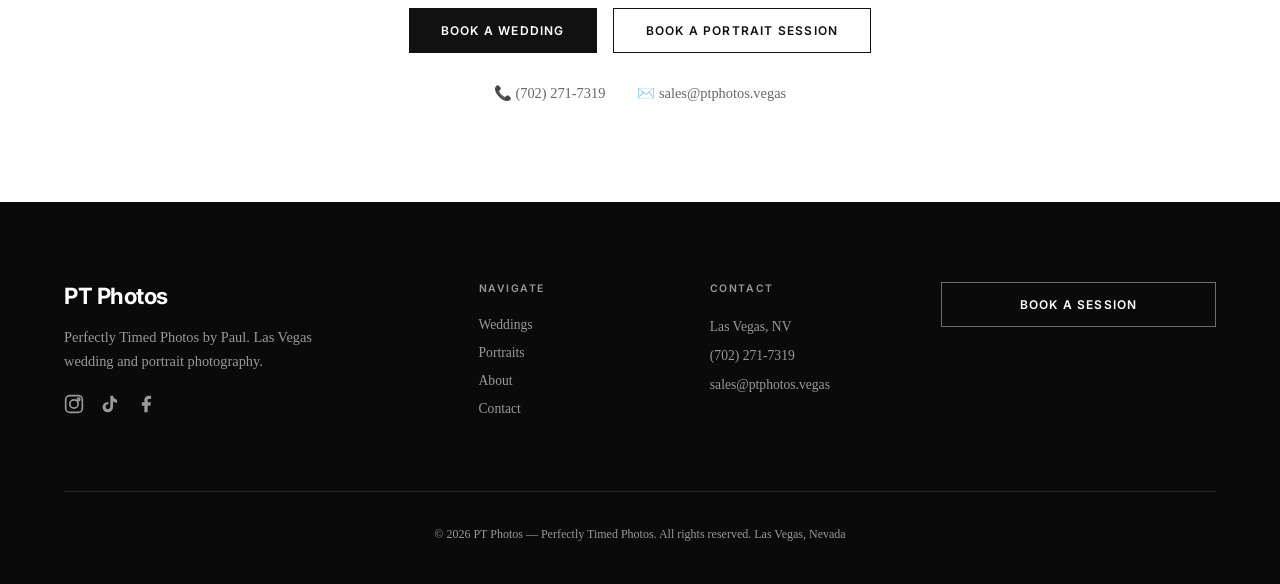
==== commit 34470588: "Add files via upload" ====
--- a/index.html
+++ b/index.html
@@ -4,14 +4,17 @@
     <meta charset="UTF-8">
     <meta name="viewport" content="width=device-width, initial-scale=1.0">
     <title>PT Photos | Las Vegas Wedding & Portrait Photography</title>
-    <meta name="description" content="Las Vegas wedding photography by Paul at PT Photos. Perfectly timed photos for weddings and senior portraits.">
+    <meta name="description" content="Las Vegas wedding photography by Paul at PT Photos. Perfectly timed photos for weddings, senior portraits, families and teams.">
     <link rel="canonical" href="https://ptphotos.vegas/">
     <meta property="og:type" content="website">
     <meta property="og:title" content="PT Photos | Las Vegas Wedding & Portrait Photography">
-    <meta property="og:description" content="Las Vegas wedding photography by Paul at PT Photos. Perfectly timed photos for weddings and senior portraits.">
+    <meta property="og:description" content="Las Vegas wedding photography by Paul at PT Photos. Perfectly timed photos for weddings, senior portraits, families and teams.">
     <meta property="og:image" content="https://ptphotos.vegas/photo1.JPG">
     <meta property="og:url" content="https://ptphotos.vegas/">
     <meta name="twitter:card" content="summary_large_image">
+    <link rel="icon" href="favicon.svg" type="image/svg+xml">
+    <link rel="icon" href="favicon.png" sizes="32x32">
+    <link rel="apple-touch-icon" href="apple-touch-icon.png">
     <link rel="stylesheet" href="styles.css">
     <link rel="preconnect" href="https://fonts.googleapis.com">
     <link rel="preconnect" href="https://fonts.gstatic.com" crossorigin>
@@ -28,7 +31,7 @@
             </button>
             <ul class="nav-menu" id="navMenu">
                 <li><a href="weddings.html">Weddings</a></li>
-                <li><a href="seniors.html">Seniors</a></li>
+                <li><a href="seniors.html">Portraits</a></li>
                 <li><a href="about.html">About</a></li>
                 <li><a href="contact.html">Contact</a></li>
             </ul>
@@ -49,17 +52,17 @@
         </div>
     </section>
 
-    <!-- Family Portrait Sessions -->
+    <!-- Portraits -->
     <section class="family-sessions">
         <div class="hero-bg">
-            <img loading="lazy" src="photo2.JPG" alt="Family Portrait Sessions">
+            <img loading="lazy" src="photo2.JPG" alt="Portrait session in Las Vegas">
         </div>
         <div class="hero-overlay"></div>
         <div class="hero-content">
-            <p class="hero-label">Family & Portrait</p>
-            <h1>Family Portrait Sessions</h1>
-            <p class="hero-desc">From senior portraits to full family sessions — timeless images of the people who matter most.</p>
-            <a href="seniors.html" class="btn btn-outline">See Family Packages →</a>
+            <p class="hero-label">Portraits</p>
+            <h1>Portraits for every chapter.</h1>
+            <p class="hero-desc">Senior sessions, families, and teams — shot on location across Las Vegas and styled around who you are.</p>
+            <a href="seniors.html" class="btn btn-outline">See Portrait Sessions →</a>
         </div>
     </section>
 
@@ -74,7 +77,7 @@
                 <div class="about-home-text reveal">
                     <span class="section-label">About Paul</span>
                     <h2 class="section-title">I've been chasing the right moment my whole life.</h2>
-                    <p>I've been shooting since high school — weddings, portraits, events. The past three years have been almost entirely weddings, including the Little White Wedding Chapel and large-scale corporate events through LV Photos.</p>
+                    <p>I've been making art my whole life — clothing, screen printing, video, even my own video game — but photography is what I always come back to. Today I shoot weddings at the Little White Wedding Chapel and for photo companies across Las Vegas, plus seniors, families, and sports teams.</p>
                     <p>Whether it's a chapel ceremony or a family portrait, the goal is always the same — when you look back at these photos years from now, I want you to feel like you're right back in that moment.</p>
                     <a href="about.html" class="link-arrow">Read Full Story →</a>
                 </div>
@@ -100,11 +103,11 @@
             <div class="stats-grid reveal">
                 <div class="stat-item">
                     <div class="stat-number">500+</div>
-                    <div class="stat-label">Sessions</div>
+                    <div class="stat-label">Weddings &amp; Sessions Photographed</div>
                 </div>
                 <div class="stat-item">
-                    <div class="stat-number">5.0</div>
-                    <div class="stat-label">Star Rating</div>
+                    <div class="stat-number">4+</div>
+                    <div class="stat-label">Las Vegas Photo Companies I Shoot For</div>
                 </div>
                 <div class="stat-item">
                     <div class="stat-number">10+</div>
@@ -119,10 +122,10 @@
         <div class="container">
             <div class="reveal">
                 <h2 class="section-title">Ready to book?</h2>
-                <p>Whether it's your wedding day or senior year — I'd love to tell your story.</p>
+                <p>Whether it's your wedding day, senior year, or your whole team — I'd love to tell your story.</p>
                 <div class="cta-buttons">
                     <a href="weddings.html" class="btn btn-dark">Book a Wedding</a>
-                    <a href="seniors.html" class="btn btn-outline-dark">Book a Senior Session</a>
+                    <a href="seniors.html" class="btn btn-outline-dark">Book a Portrait Session</a>
                 </div>
                 <div class="cta-contact">
                     <a href="tel:+17022717319">📞 (702) 271-7319</a>
@@ -138,7 +141,7 @@
             <div class="footer-grid">
                 <div class="footer-brand">
                    <a href="index.html" class="logo" style="color:#fff">PT Photos</a>
-                    <p>Perfectly Timed Photos by Paul. Las Vegas wedding and senior portrait photography.</p>
+                    <p>Perfectly Timed Photos by Paul. Las Vegas wedding and portrait photography.</p>
                     <div class="social-links">
                         <a href="https://www.instagram.com/ptphotos.vegas" target="_blank" rel="noopener" aria-label="Instagram">
                             <svg width="20" height="20" viewBox="0 0 24 24" fill="none" stroke="currentColor" stroke-width="2"><rect x="2" y="2" width="20" height="20" rx="5"/><circle cx="12" cy="12" r="5"/><circle cx="17.5" cy="6.5" r="1.5"/></svg>
@@ -155,7 +158,7 @@
                     <div class="footer-title">Navigate</div>
                     <ul class="footer-links">
                         <li><a href="weddings.html">Weddings</a></li>
-                        <li><a href="seniors.html">Seniors</a></li>
+                        <li><a href="seniors.html">Portraits</a></li>
                         <li><a href="about.html">About</a></li>
                         <li><a href="contact.html">Contact</a></li>
                     </ul>
--- a/styles.css
+++ b/styles.css
@@ -1192,3 +1192,57 @@
     opacity: 1;
     transform: translateY(0);
 }
+
+/* Families & Teams */
+.groups-section {
+    padding: 100px 0 40px;
+    background: var(--bg);
+}
+.groups-content {
+    max-width: 640px;
+    margin: 0 auto;
+    text-align: center;
+}
+.groups-content p {
+    margin: 16px 0 32px;
+}
+
+.packages-section .packages-note {
+    text-align: center;
+    margin-top: 40px;
+    color: var(--text-muted-dark);
+}
+.groups-content { max-width: 880px; }
+.groups-grid {
+    display: grid;
+    grid-template-columns: 1fr 1fr;
+    gap: 24px;
+    margin: 32px 0;
+    text-align: left;
+}
+.group-card {
+    border: 1px solid rgba(0,0,0,0.1);
+    padding: 32px;
+}
+.group-card h4 {
+    font-family: var(--font-serif);
+    font-size: 1.4rem;
+    margin-bottom: 8px;
+}
+.group-price {
+    font-family: var(--font-serif);
+    font-size: 2rem;
+    color: var(--accent);
+    margin-bottom: 12px;
+}
+.group-price span {
+    font-family: var(--font-sans);
+    font-size: 0.85rem;
+    color: inherit;
+    opacity: 0.7;
+}
+.groups-content .group-card p { margin: 0 0 12px; }
+.group-fine { font-size: 0.85rem; opacity: 0.7; }
+@media (max-width: 768px) {
+    .groups-grid { grid-template-columns: 1fr; }
+}
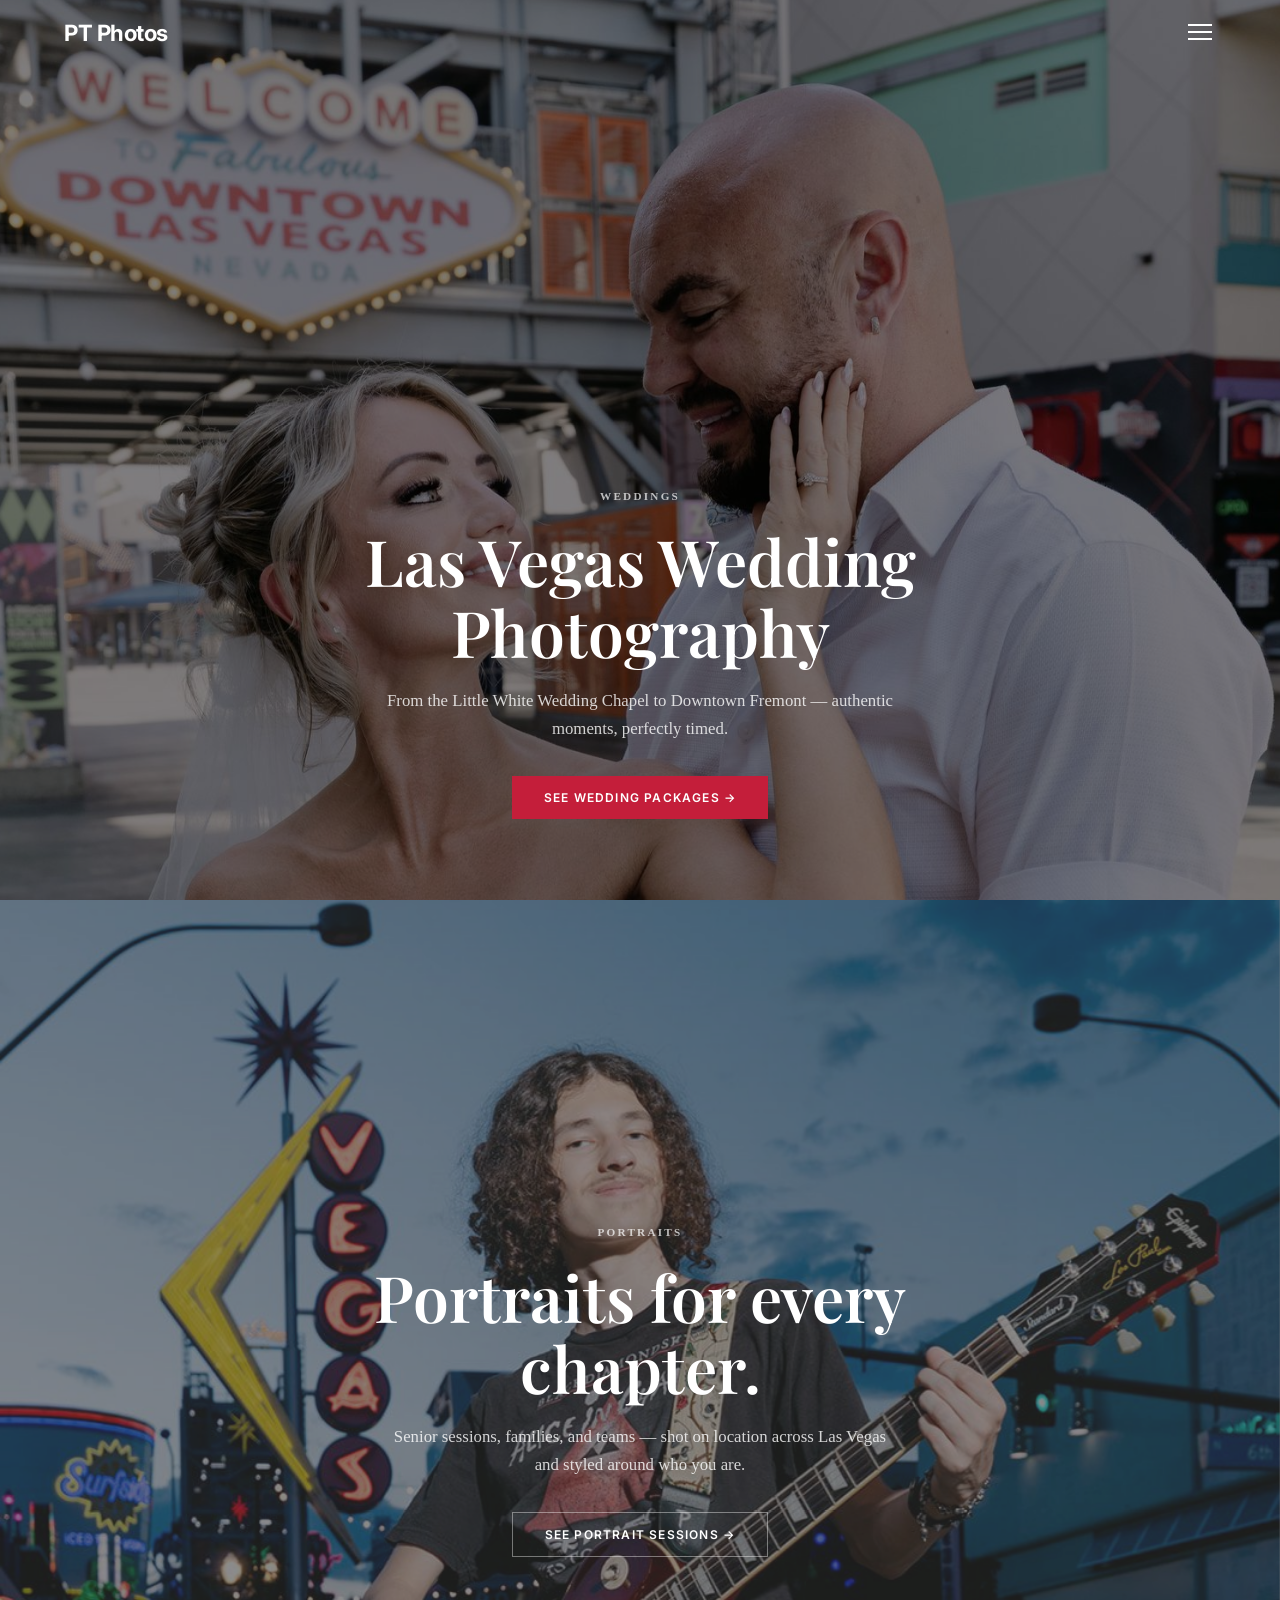
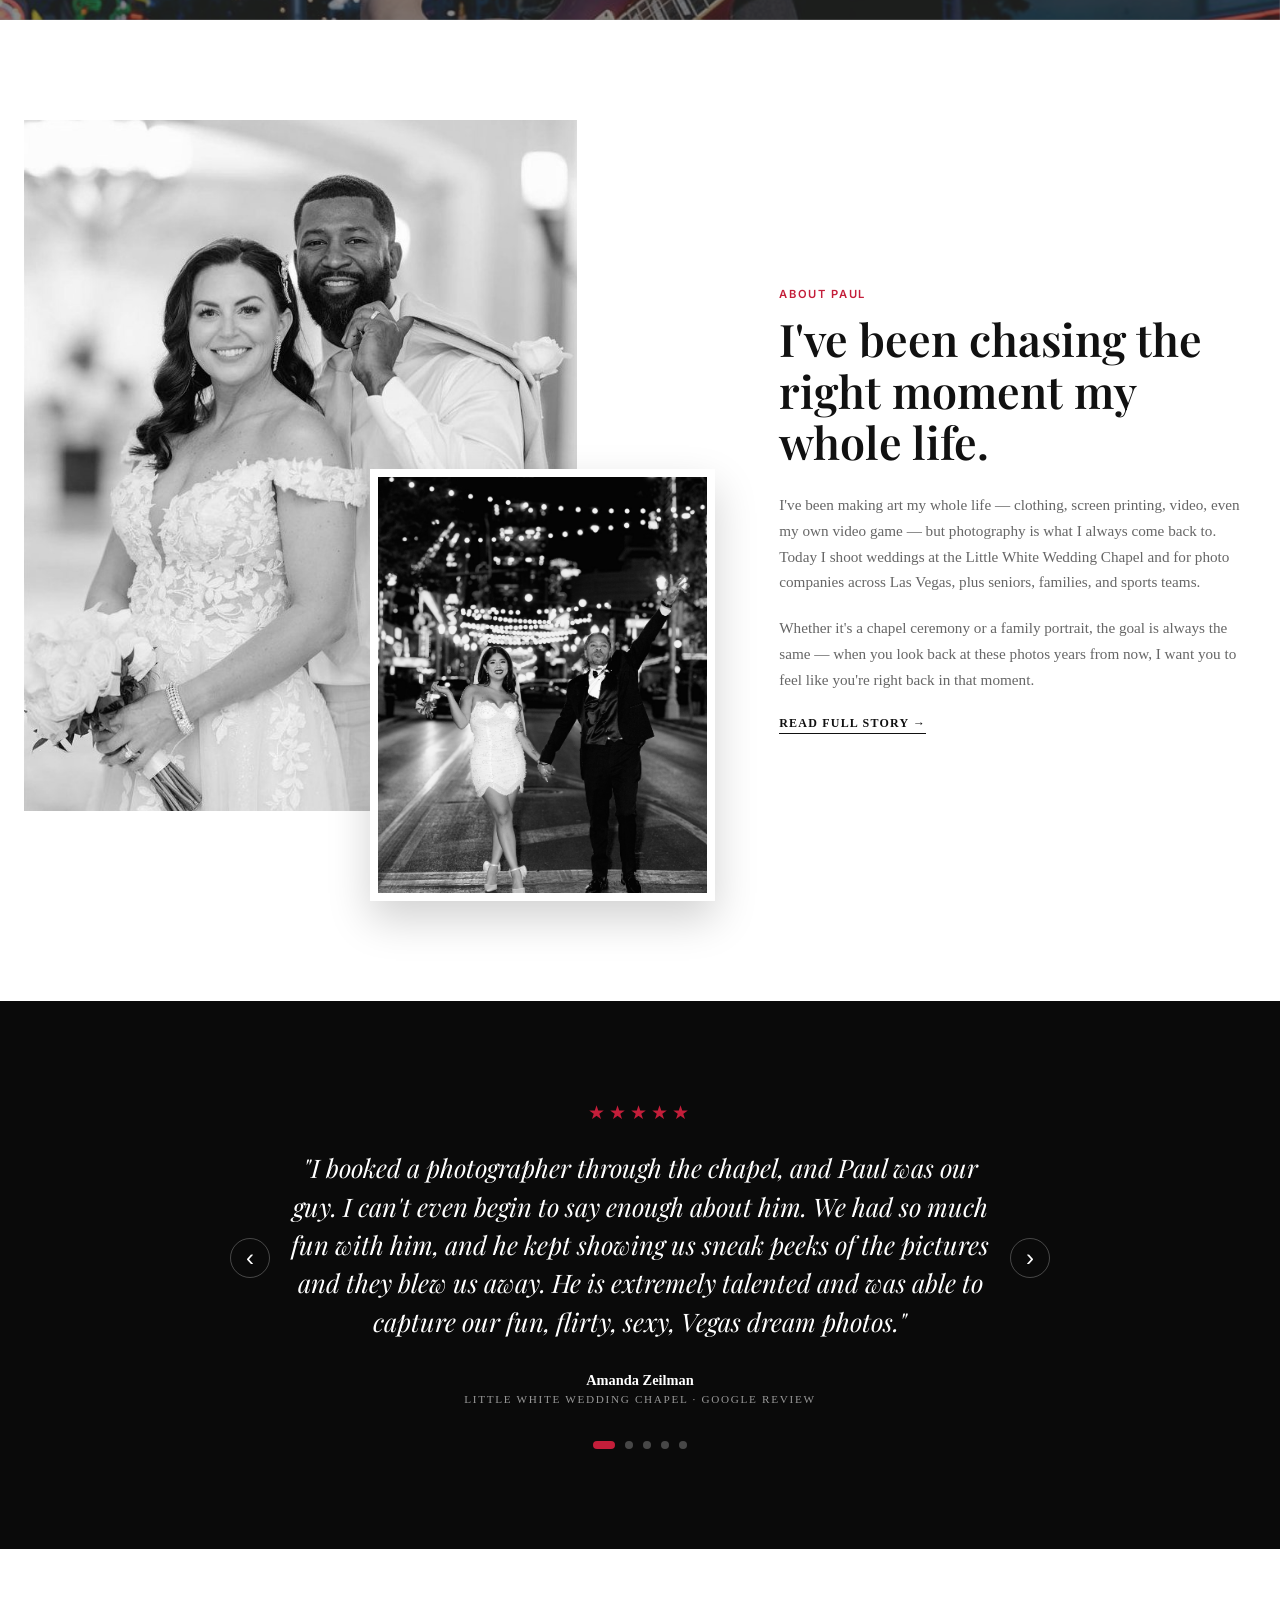
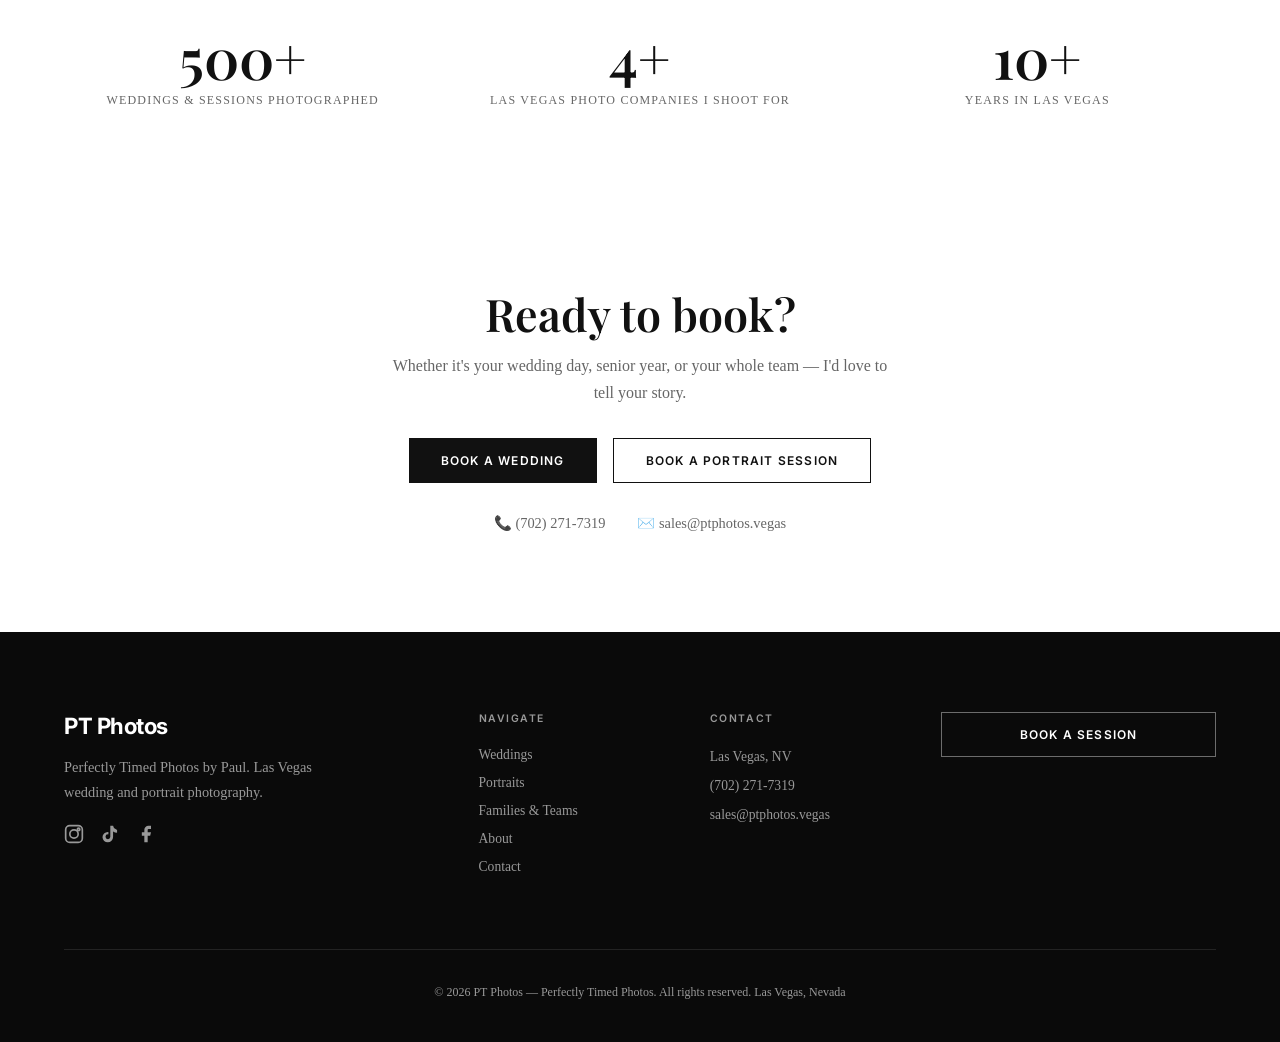
==== commit 38c91977: "Add files via upload" ====
--- a/index.html
+++ b/index.html
@@ -3,12 +3,12 @@
 <head>
     <meta charset="UTF-8">
     <meta name="viewport" content="width=device-width, initial-scale=1.0">
-    <title>PT Photos | Las Vegas Wedding & Portrait Photography</title>
-    <meta name="description" content="Las Vegas wedding photography by Paul at PT Photos. Perfectly timed photos for weddings, senior portraits, families and teams.">
+    <title>Las Vegas Wedding Photographer & Portraits | PT Photos</title>
+    <meta name="description" content="Las Vegas wedding and portrait photographer. Chapel weddings, elopements, senior portraits, families and sports teams — perfectly timed photos by Paul.">
     <link rel="canonical" href="https://ptphotos.vegas/">
     <meta property="og:type" content="website">
-    <meta property="og:title" content="PT Photos | Las Vegas Wedding & Portrait Photography">
-    <meta property="og:description" content="Las Vegas wedding photography by Paul at PT Photos. Perfectly timed photos for weddings, senior portraits, families and teams.">
+    <meta property="og:title" content="Las Vegas Wedding Photographer & Portraits | PT Photos">
+    <meta property="og:description" content="Las Vegas wedding and portrait photographer. Chapel weddings, elopements, senior portraits, families and sports teams — perfectly timed photos by Paul.">
     <meta property="og:image" content="https://ptphotos.vegas/photo1.JPG">
     <meta property="og:url" content="https://ptphotos.vegas/">
     <meta name="twitter:card" content="summary_large_image">
@@ -18,6 +18,91 @@
     <link rel="stylesheet" href="styles.css">
     <link rel="preconnect" href="https://fonts.googleapis.com">
     <link rel="preconnect" href="https://fonts.gstatic.com" crossorigin>
+    <script type="application/ld+json">
+{
+  "@context": "https://schema.org",
+  "@type": "ProfessionalService",
+  "name": "PT Photos",
+  "alternateName": "Perfectly Timed Photos",
+  "description": "Las Vegas wedding and portrait photographer — chapel weddings, elopements, senior portraits, families and sports teams.",
+  "url": "https://ptphotos.vegas/",
+  "image": "https://ptphotos.vegas/photo1.JPG",
+  "logo": "https://ptphotos.vegas/apple-touch-icon.png",
+  "telephone": "+1-702-271-7319",
+  "email": "sales@ptphotos.vegas",
+  "priceRange": "$450–$2,195",
+  "address": {
+    "@type": "PostalAddress",
+    "addressLocality": "Las Vegas",
+    "addressRegion": "NV",
+    "addressCountry": "US"
+  },
+  "areaServed": [
+    {
+      "@type": "City",
+      "name": "Las Vegas"
+    },
+    {
+      "@type": "City",
+      "name": "North Las Vegas"
+    },
+    {
+      "@type": "City",
+      "name": "Henderson"
+    }
+  ],
+  "founder": {
+    "@type": "Person",
+    "name": "Paul",
+    "jobTitle": "Photographer"
+  },
+  "sameAs": [
+    "https://www.instagram.com/ptphotos.vegas"
+  ],
+  "hasOfferCatalog": {
+    "@type": "OfferCatalog",
+    "name": "Photography services",
+    "itemListElement": [
+      {
+        "@type": "Offer",
+        "itemOffered": {
+          "@type": "Service",
+          "name": "Las Vegas wedding photography"
+        },
+        "price": "595",
+        "priceCurrency": "USD"
+      },
+      {
+        "@type": "Offer",
+        "itemOffered": {
+          "@type": "Service",
+          "name": "Senior portrait session"
+        },
+        "price": "450",
+        "priceCurrency": "USD"
+      },
+      {
+        "@type": "Offer",
+        "itemOffered": {
+          "@type": "Service",
+          "name": "Family photo session"
+        },
+        "price": "450",
+        "priceCurrency": "USD"
+      },
+      {
+        "@type": "Offer",
+        "itemOffered": {
+          "@type": "Service",
+          "name": "Team and sports photography"
+        },
+        "price": "600",
+        "priceCurrency": "USD"
+      }
+    ]
+  }
+}
+    </script>
 </head>
 <body>
 
@@ -32,6 +117,7 @@
             <ul class="nav-menu" id="navMenu">
                 <li><a href="weddings.html">Weddings</a></li>
                 <li><a href="seniors.html">Portraits</a></li>
+                <li><a href="families-teams.html">Families &amp; Teams</a></li>
                 <li><a href="about.html">About</a></li>
                 <li><a href="contact.html">Contact</a></li>
             </ul>
@@ -39,9 +125,9 @@
     </nav>
 
     <!-- Hero: Weddings -->
-    <section class="hero" id="home">
+    <section class="hero touch-intro" id="home">
         <div class="hero-bg">
-            <img src="photo1.JPG" alt="Las Vegas Wedding Photography">
+            <img src="photo1.JPG" alt="Bride touching the groom's cheek in front of the Welcome to Downtown Las Vegas sign">
         </div>
         <div class="hero-overlay"></div>
         <div class="hero-content">
@@ -53,14 +139,14 @@
     </section>
 
     <!-- Portraits -->
-    <section class="family-sessions">
+    <section class="family-sessions scroll-intro">
         <div class="hero-bg">
-            <img loading="lazy" src="photo2.JPG" alt="Portrait session in Las Vegas">
+            <img loading="lazy" src="photo2.JPG" alt="Senior portrait with a guitar in Downtown Las Vegas">
         </div>
         <div class="hero-overlay"></div>
         <div class="hero-content">
             <p class="hero-label">Portraits</p>
-            <h1>Portraits for every chapter.</h1>
+            <h2 class="hero-title">Portraits for every chapter.</h2>
             <p class="hero-desc">Senior sessions, families, and teams — shot on location across Las Vegas and styled around who you are.</p>
             <a href="seniors.html" class="btn btn-outline">See Portrait Sessions →</a>
         </div>
@@ -71,8 +157,8 @@
         <div class="container">
             <div class="about-home-grid">
                 <div class="about-home-photos reveal">
-                    <img loading="lazy" src="photo3.JPG" alt="Wedding portrait">
-                    <img loading="lazy" src="photo5.JPG" alt="Chapel wedding">
+                    <img loading="lazy" src="about-chapel.jpg" alt="Bride and groom portraits inside a Las Vegas wedding chapel">
+                    <img loading="lazy" src="photo5.JPG" alt="Newlyweds celebrating on Fremont Street at night">
                 </div>
                 <div class="about-home-text reveal">
                     <span class="section-label">About Paul</span>
@@ -88,11 +174,42 @@
     <!-- Testimonial -->
     <section class="testimonial">
         <div class="container">
-            <div class="testimonial-content reveal">
-                <div class="stars">★★★★★</div>
-                <blockquote>"I booked a photographer through the chapel, and Paul was our guy. I can't even begin to say enough about him. We had so much fun with him, and he kept showing us sneak peeks of the pictures and they blew us away. He is extremely talented and was able to capture our fun, flirty, sexy, Vegas dream photos."</blockquote>
-                <div class="testimonial-author">Amanda Zeilman</div>
-                <div class="testimonial-source">Little White Wedding Chapel · Google Review</div>
+            <div class="testimonial-carousel reveal" aria-roledescription="carousel" aria-label="Client reviews">
+                <button type="button" class="t-arrow t-prev" aria-label="Previous review">‹</button>
+                <div class="testimonial-track">
+                <div class="testimonial-slide" role="group" aria-roledescription="slide" aria-label="1 of 5">
+                    <div class="stars">★★★★★</div>
+                    <blockquote>"I booked a photographer through the chapel, and Paul was our guy. I can't even begin to say enough about him. We had so much fun with him, and he kept showing us sneak peeks of the pictures and they blew us away. He is extremely talented and was able to capture our fun, flirty, sexy, Vegas dream photos."</blockquote>
+                    <div class="testimonial-author">Amanda Zeilman</div>
+                    <div class="testimonial-source">Little White Wedding Chapel · Google Review</div>
+                </div>
+                <div class="testimonial-slide" role="group" aria-roledescription="slide" aria-label="2 of 5">
+                    <div class="stars">♥</div>
+                    <blockquote>"Thank you so much, we loved working with you… your work is amazing."</blockquote>
+                    <div class="testimonial-author">Aimee</div>
+                    <div class="testimonial-source">Las Vegas Wedding · Instagram</div>
+                </div>
+                <div class="testimonial-slide" role="group" aria-roledescription="slide" aria-label="3 of 5">
+                    <div class="stars">♥</div>
+                    <blockquote>"I second this. You were amazing."</blockquote>
+                    <div class="testimonial-author">Martijn</div>
+                    <div class="testimonial-source">Las Vegas Wedding · Instagram</div>
+                </div>
+                <div class="testimonial-slide" role="group" aria-roledescription="slide" aria-label="4 of 5">
+                    <div class="stars">♥</div>
+                    <blockquote>"The video is absolutely amazing. Thank you so much."</blockquote>
+                    <div class="testimonial-author">Thrive Volley VBC</div>
+                    <div class="testimonial-source">Team Photo Day · Instagram</div>
+                </div>
+                <div class="testimonial-slide" role="group" aria-roledescription="slide" aria-label="5 of 5">
+                    <div class="stars">♥</div>
+                    <blockquote>"Thank you so much! You done an AMAZING job!!!"</blockquote>
+                    <div class="testimonial-author">Happy Client</div>
+                    <div class="testimonial-source">PT Photos Client · Text Message</div>
+                </div>
+                </div>
+                <button type="button" class="t-arrow t-next" aria-label="Next review">›</button>
+                <div class="t-dots"><button type="button" class="t-dot active" aria-label="Show review 1"></button><button type="button" class="t-dot" aria-label="Show review 2"></button><button type="button" class="t-dot" aria-label="Show review 3"></button><button type="button" class="t-dot" aria-label="Show review 4"></button><button type="button" class="t-dot" aria-label="Show review 5"></button></div>
             </div>
         </div>
     </section>
@@ -159,6 +276,7 @@
                     <ul class="footer-links">
                         <li><a href="weddings.html">Weddings</a></li>
                         <li><a href="seniors.html">Portraits</a></li>
+                        <li><a href="families-teams.html">Families &amp; Teams</a></li>
                         <li><a href="about.html">About</a></li>
                         <li><a href="contact.html">Contact</a></li>
                     </ul>
@@ -182,5 +300,25 @@
     </footer>
 
     <script src="script.js"></script>
+    <script>
+    (function(){
+      var sec=document.querySelector('.scroll-intro'); if(!sec) return;
+      if(!('IntersectionObserver' in window)){ sec.classList.add('in-view'); return; }
+      var io=new IntersectionObserver(function(es){ es.forEach(function(e){ if(e.isIntersecting){ sec.classList.add('in-view'); io.disconnect(); } }); },{threshold:0.35});
+      io.observe(sec);
+    })();
+    </script>
+    <script>
+    (function(){
+      var c=document.querySelector('.testimonial-carousel'); if(!c) return;
+      var track=c.querySelector('.testimonial-track'), slides=track.children, dots=c.querySelectorAll('.t-dot');
+      function idx(){ return Math.round(track.scrollLeft/track.clientWidth); }
+      function go(i){ i=(i+slides.length)%slides.length; track.scrollTo({left:i*track.clientWidth,behavior:'smooth'}); }
+      c.querySelector('.t-prev').addEventListener('click',function(){ go(idx()-1); });
+      c.querySelector('.t-next').addEventListener('click',function(){ go(idx()+1); });
+      dots.forEach(function(d,i){ d.addEventListener('click',function(){ go(i); }); });
+      track.addEventListener('scroll',function(){ var i=idx(); dots.forEach(function(d,j){ d.classList.toggle('active',j===i); }); },{passive:true});
+    })();
+    </script>
 </body>
 </html>
--- a/styles.css
+++ b/styles.css
@@ -312,6 +312,7 @@
 
 .hero h1,
 .family-sessions h1,
+.family-sessions .hero-title,
 .page-header h1 {
     font-family: var(--font-serif);
     font-size: clamp(2.2rem, 5vw, 4rem);
@@ -1246,3 +1247,280 @@
 @media (max-width: 768px) {
     .groups-grid { grid-template-columns: 1fr; }
 }
+
+/* 3-card package grid (Portraits page) */
+.packages-grid.packages-grid-3 {
+    grid-template-columns: repeat(3, 1fr);
+    max-width: 1000px;
+    margin-left: auto;
+    margin-right: auto;
+}
+.section-intro {
+    text-align: center;
+    max-width: 640px;
+    margin: 0 auto 40px;
+}
+.section-intro.light { color: var(--text-muted-dark); }
+@media (max-width: 900px) {
+    .packages-grid.packages-grid-3 { grid-template-columns: 1fr; max-width: 440px; }
+}
+.packages-section > .container > p.packages-note {
+    margin: 40px auto 0;
+}
+
+/* Senior gallery – desktop collage */
+.seniors-about-grid {
+    grid-template-columns: 5fr 7fr;
+    align-items: center;
+}
+.seniors-about-text .section-title {
+    font-size: clamp(1.8rem, 2.6vw, 2.4rem);
+}
+.seniors-gallery {
+    display: grid;
+    grid-template-columns: repeat(3, 1fr);
+    grid-template-rows: 210px 210px 340px;
+    grid-template-areas:
+        "a b b"
+        "a c d"
+        "e e e";
+    gap: 12px;
+}
+.seniors-gallery img {
+    width: 100%;
+    height: 100%;
+    aspect-ratio: auto;
+    object-fit: cover;
+    border-radius: 8px;
+}
+.seniors-gallery .sg-a { grid-area: a; object-position: 50% 30%; }
+.seniors-gallery .sg-b { grid-area: b; object-position: 50% 30%; }
+.seniors-gallery .sg-c { grid-area: c; object-position: 50% 65%; }
+.seniors-gallery .sg-d { grid-area: d; object-position: 50% 35%; }
+.seniors-gallery .sg-e { grid-area: e; object-position: 50% 40%; }
+@media (max-width: 1024px) {
+    .seniors-about-grid { grid-template-columns: 1fr; }
+}
+@media (max-width: 600px) {
+    .seniors-gallery {
+        grid-template-columns: 1fr 1fr;
+        grid-template-rows: 240px 240px 200px;
+        grid-template-areas:
+            "a b"
+            "c d"
+            "e e";
+    }
+    .seniors-gallery .sg-b { object-position: 25% 30%; }
+}
+
+/* Team photos */
+.team-slideshow{position:relative;aspect-ratio:3/2;margin:28px 0 8px;border-radius:8px;overflow:hidden;background:#111}
+.team-slideshow img{position:absolute;inset:0;width:100%;height:100%;object-fit:cover;opacity:0;transform:scale(1.04);transition:opacity 1.2s ease,transform 4.5s ease}
+.team-slideshow img.active{opacity:1;transform:scale(1)}
+.team-strip{display:grid;grid-template-columns:repeat(4,1fr);gap:10px;margin:8px 0 32px}
+.team-strip img{width:100%;aspect-ratio:4/5;object-fit:cover;border-radius:8px}
+.team-strip img:nth-child(1){object-position:50% 40%}
+@media (max-width:768px){.team-strip{grid-template-columns:1fr 1fr}}
+
+/* About Paul – larger desktop photos */
+@media (min-width: 1025px) {
+    .about-home-grid { grid-template-columns: 1.1fr 1fr; gap: 72px; align-items: center; }
+    .about-home-photos { display: block; position: relative; padding: 0 0 70px 0; }
+    .about-home-photos img:first-child { width: 78%; aspect-ratio: 2/3; display: block; }
+    .about-home-photos img:nth-child(2) {
+        position: absolute; right: 0; bottom: 0; width: 48%; aspect-ratio: 3/4;
+        border: 8px solid var(--bg); box-shadow: 0 18px 40px rgba(0,0,0,0.18);
+    }
+}
+@media (max-width: 1024px) {
+    .about-home-photos img:first-child { object-position: 50% 28%; }
+}
+
+/* ─── Weddings hero: photo first, mist rolls in, text appears ─── */
+.mist-intro .hero-bg img { animation: mistZoom 7s ease-out both; }
+.mist-intro .hero-overlay { animation: mistOverlay 2s ease 1.4s both; }
+.mist { position: absolute; inset: -10%; z-index: 1; pointer-events: none; overflow: hidden; }
+.mist-layer {
+    position: absolute; left: -20%; width: 140%; height: 70%; bottom: -10%;
+    border-radius: 50%; filter: blur(40px); opacity: 0;
+    background: radial-gradient(ellipse at center, rgba(255,255,255,0.42) 0%, rgba(255,255,255,0.14) 45%, rgba(255,255,255,0) 70%);
+}
+.mist-layer.m1 { animation: mistIn 2.6s ease-out 1.2s forwards, mistDrift 18s ease-in-out 3.8s infinite alternate; }
+.mist-layer.m2 { bottom: 15%; height: 55%; left: -40%; animation: mistIn 3s ease-out 1.6s forwards, mistDrift2 22s ease-in-out 4.6s infinite alternate; }
+.mist-layer.m3 { bottom: 35%; height: 45%; left: 10%; width: 110%; animation: mistIn 3s ease-out 2s forwards, mistDrift 26s ease-in-out 5s infinite alternate-reverse; }
+.mist-intro .hero-content { position: relative; z-index: 2; }
+.mist-intro .hero-content > * { opacity: 0; animation: mistText 1.6s cubic-bezier(.2,.7,.2,1) forwards; }
+.mist-intro .hero-content h1 { animation-delay: 2.4s; }
+.mist-intro .hero-content .hero-desc { animation-delay: 3.0s; }
+.mist-intro .hero-content .hero-buttons { animation-delay: 3.5s; }
+
+@keyframes mistZoom { from { transform: scale(1.08); } to { transform: scale(1); } }
+@keyframes mistOverlay { from { opacity: 0; } to { opacity: 1; } }
+@keyframes mistIn { from { opacity: 0; transform: translateY(18%) scale(0.95); } to { opacity: 1; transform: translateY(0) scale(1); } }
+@keyframes mistDrift { from { transform: translateX(0); } to { transform: translateX(8%); } }
+@keyframes mistDrift2 { from { transform: translateX(0) translateY(0); } to { transform: translateX(-6%) translateY(-4%); } }
+@keyframes mistText { from { opacity: 0; transform: translateY(14px); filter: blur(10px); } to { opacity: 1; transform: none; filter: blur(0); } }
+
+@media (prefers-reduced-motion: reduce) {
+    .mist-intro .hero-bg img, .mist-intro .hero-overlay, .mist-layer, .mist-intro .hero-content > * { animation: none !important; opacity: 1; filter: none; transform: none; }
+    .mist-layer { opacity: 0.6; }
+}
+.mist-intro .hero-content h1 { text-shadow: 0 2px 24px rgba(0,0,0,0.35); }
+.mist-intro .hero-content .hero-desc { color: #fff; text-shadow: 0 1px 12px rgba(0,0,0,0.5); }
+/* Homepage Portraits: keep the guitarist's head in frame */
+.family-sessions .hero-bg img { object-position: 50% 16%; }
+@media (min-width: 769px) {
+    .family-sessions { align-items: flex-end; }
+    .family-sessions .hero-content { padding-bottom: 7vh; }
+    .family-sessions .hero-bg img { object-position: 50% 12%; }
+}
+
+/* ─── Homepage hero: slow push-in toward her hand on his cheek ─── */
+.touch-intro .hero-bg img {
+    object-position: 58% 30%;
+    transform-origin: 60% 32%;
+    animation: touchPush 9s cubic-bezier(.25,.6,.3,1) both;
+}
+.touch-intro .hero-overlay { animation: touchOverlay 1.8s ease 1.2s both; }
+.touch-intro .hero-content > * { opacity: 0; animation: touchText 1.4s cubic-bezier(.2,.7,.2,1) forwards; }
+.touch-intro .hero-content .hero-label { animation-delay: 1.6s; }
+.touch-intro .hero-content h1 { animation-delay: 1.9s; }
+.touch-intro .hero-content .hero-desc { animation-delay: 2.4s; }
+.touch-intro .hero-content .btn { animation-delay: 2.8s; }
+@keyframes touchPush { from { transform: scale(1); } to { transform: scale(1.1); } }
+@keyframes touchOverlay { from { opacity: 0.35; } to { opacity: 1; } }
+@keyframes touchText { from { opacity: 0; transform: translateY(16px); } to { opacity: 1; transform: none; } }
+@media (prefers-reduced-motion: reduce) {
+    .touch-intro .hero-bg img, .touch-intro .hero-overlay, .touch-intro .hero-content > * { animation: none !important; opacity: 1; transform: none; }
+}
+@media (min-width: 769px) {
+    .touch-intro { align-items: flex-end; }
+    .touch-intro .hero-content { padding-bottom: 9vh; }
+    .touch-intro .hero-bg img { object-position: 58% 22%; transform-origin: 60% 26%; }
+}
+
+/* ─── Homepage Portraits: animate when scrolled into view ─── */
+.scroll-intro .hero-bg img { transform: scale(1.08); transition: transform 8s cubic-bezier(.25,.6,.3,1); }
+.scroll-intro .hero-overlay { opacity: 0.35; transition: opacity 1.6s ease 0.9s; }
+.scroll-intro .hero-content > * { opacity: 0; transform: translateY(16px); transition: opacity 1.3s cubic-bezier(.2,.7,.2,1), transform 1.3s cubic-bezier(.2,.7,.2,1); }
+.scroll-intro.in-view .hero-bg img { transform: scale(1); }
+.scroll-intro.in-view .hero-overlay { opacity: 1; }
+.scroll-intro.in-view .hero-content > * { opacity: 1; transform: none; }
+.scroll-intro.in-view .hero-content .hero-label { transition-delay: 1.1s; }
+.scroll-intro.in-view .hero-content .hero-title { transition-delay: 1.4s; }
+.scroll-intro.in-view .hero-content .hero-desc { transition-delay: 1.9s; }
+.scroll-intro.in-view .hero-content .btn { transition-delay: 2.3s; }
+@media (prefers-reduced-motion: reduce) {
+    .scroll-intro .hero-bg img, .scroll-intro .hero-overlay, .scroll-intro .hero-content > * { transition: none !important; opacity: 1; transform: none; }
+}
+
+/* ─── Portraits page animations ─── */
+/* Header: photo first, gentle push-in, text rises in */
+.page-intro .hero-bg img { animation: piPush 9s cubic-bezier(.25,.6,.3,1) both; }
+.page-intro .hero-overlay { animation: piOverlay 1.6s ease 1s both; }
+.page-intro .hero-content > * { opacity: 0; animation: piText 1.3s cubic-bezier(.2,.7,.2,1) forwards; }
+.page-intro .hero-content .hero-label { animation-delay: 1.3s; }
+.page-intro .hero-content h1 { animation-delay: 1.6s; }
+.page-intro .hero-content .hero-desc { animation-delay: 2.1s; }
+.page-intro .hero-content .btn { animation-delay: 2.5s; }
+@keyframes piPush { from { transform: scale(1.1); } to { transform: scale(1); } }
+@keyframes piOverlay { from { opacity: 0.3; } to { opacity: 1; } }
+@keyframes piText { from { opacity: 0; transform: translateY(16px); } to { opacity: 1; transform: none; } }
+
+/* Staggered children: photos and cards appear one after another */
+.seniors-gallery img,
+.packages-grid .package-card,
+.groups-grid .group-card,
+.team-strip img,
+.process-grid .process-step {
+    opacity: 0; transform: translateY(24px) scale(0.98);
+    transition: opacity 0.9s cubic-bezier(.2,.7,.2,1), transform 0.9s cubic-bezier(.2,.7,.2,1), border-color 0.3s ease, box-shadow 0.3s ease;
+}
+.reveal.active .seniors-gallery img,
+.seniors-about-grid.reveal.active .seniors-gallery img,
+.packages-grid.reveal.active .package-card,
+.reveal.active .groups-grid .group-card,
+.team-strip.reveal.active img,
+.process-grid.reveal.active .process-step { opacity: 1; transform: none; }
+.seniors-gallery img:nth-child(2), .packages-grid .package-card:nth-child(2), .groups-grid .group-card:nth-child(2), .team-strip img:nth-child(2), .process-grid .process-step:nth-child(2) { transition-delay: 0.15s; }
+.seniors-gallery img:nth-child(3), .packages-grid .package-card:nth-child(3), .team-strip img:nth-child(3), .process-grid .process-step:nth-child(3) { transition-delay: 0.3s; }
+.seniors-gallery img:nth-child(4), .team-strip img:nth-child(4), .process-grid .process-step:nth-child(4) { transition-delay: 0.45s; }
+.seniors-gallery img:nth-child(5) { transition-delay: 0.6s; }
+/* Hover lift on photos and package cards */
+@media (hover: hover) {
+    .seniors-gallery img, .team-strip img { will-change: transform; }
+    .reveal.active .seniors-gallery img:hover, .team-strip.reveal.active img:hover { transform: scale(1.03); transition-delay: 0s; }
+    .packages-grid.reveal.active .package-card:hover { transform: translateY(-6px); transition-delay: 0s; }
+}
+@media (prefers-reduced-motion: reduce) {
+    .page-intro .hero-bg img, .page-intro .hero-overlay, .page-intro .hero-content > * { animation: none !important; opacity: 1; transform: none; }
+    .seniors-gallery img, .packages-grid .package-card, .groups-grid .group-card, .team-strip img, .process-grid .process-step { opacity: 1 !important; transform: none !important; transition: none !important; }
+}
+/* Portraits page header: keep the guitarist's head in frame */
+.page-intro .hero-bg img { object-position: 50% 14%; }
+@media (min-width: 769px) {
+    .page-intro { align-items: flex-end; }
+    .page-intro .hero-content { padding-bottom: 8vh; }
+}
+/* Homepage About Paul: bigger photos */
+@media (min-width: 1025px) {
+    #about .container { max-width: 1320px; }
+    #about .about-home-grid { grid-template-columns: 1.45fr 1fr; gap: 64px; }
+    #about .about-home-photos { padding-bottom: 90px; }
+    #about .about-home-photos img:first-child { width: 80%; aspect-ratio: 4/5; }
+    #about .about-home-photos img:nth-child(2) { width: 50%; aspect-ratio: 4/5; }
+}
+
+.ft-header .hero-bg img { object-position: 50% 40%; }
+
+/* ─── Trombone photo: larger, with twinkling bokeh ─── */
+.bokeh-wrap { position: relative; overflow: hidden; border-radius: 8px; }
+.bokeh-wrap { container-type: size; }
+.bokeh-frame { position: absolute; left: 50%; top: 40%; width: max(100cqw, calc(100cqh * 1280 / 853)); aspect-ratio: 1280 / 853; transform: translate(-50%, -40%); }
+.bokeh-frame img { width: 100%; height: 100%; display: block; }
+.bokeh { position: absolute; inset: 0; pointer-events: none; mix-blend-mode: screen; filter: blur(1.5px); }
+.bokeh i {
+    position: absolute; border-radius: 50%; aspect-ratio: 1; transform: translate(-50%,-50%) scale(0.6); opacity: 0;
+    background: radial-gradient(circle, rgba(255,250,235,1) 0%, rgba(255,215,140,0.9) 22%, rgba(255,175,80,0.45) 48%, rgba(255,160,60,0) 70%);
+    animation-name: twinkle; animation-iteration-count: infinite; animation-timing-function: ease-in-out;
+}
+.bokeh i:nth-child(3n) { background: radial-gradient(circle, rgba(255,240,210,0.95) 0%, rgba(255,220,170,0.5) 40%, rgba(255,220,170,0) 70%); }
+@keyframes twinkle {
+    0%, 100% { opacity: 0; transform: translate(-50%,-50%) scale(0.6); }
+    50% { opacity: 1; transform: translate(-50%,-50%) scale(1.15); }
+}
+@media (max-width: 600px) { .seniors-gallery { grid-template-rows: 240px 240px 260px; } }
+
+/* ─── "Pick your experience." ─── */
+.pick-title span { display: inline-block; opacity: 0; transform: translateY(28px) rotate(2deg); transition: opacity 0.8s cubic-bezier(.2,.7,.2,1), transform 0.8s cubic-bezier(.2,.7,.2,1); }
+.pick-title.active span { opacity: 1; transform: none; }
+.pick-title.active span:nth-child(2) { transition-delay: 0.15s; }
+.pick-title.active span:nth-child(3) { transition-delay: 0.3s; }
+.pick-title::after { content: ""; display: block; width: 0; height: 2px; margin: 18px auto 0; background: var(--accent); transition: width 0.9s cubic-bezier(.2,.7,.2,1) 0.6s; }
+.pick-title.active::after { width: 72px; }
+.packages-grid .package-card.featured { position: relative; overflow: hidden; }
+.packages-grid .package-card.featured::after {
+    content: ""; position: absolute; top: 0; left: -60%; width: 40%; height: 100%; pointer-events: none;
+    background: linear-gradient(100deg, rgba(255,255,255,0) 0%, rgba(255,255,255,0.28) 50%, rgba(255,255,255,0) 100%);
+    transform: skewX(-18deg);
+}
+.packages-grid.reveal.active .package-card.featured::after { animation: shine 1.4s ease 1.1s 1 forwards; }
+@keyframes shine { to { left: 130%; } }
+@media (prefers-reduced-motion: reduce) {
+    .bokeh i { animation: none; opacity: 0.4; transform: translate(-50%,-50%); }
+    .pick-title span { opacity: 1; transform: none; transition: none; }
+    .packages-grid .package-card.featured::after { display: none; }
+}
+
+/* ─── Review carousel (swipe) ─── */
+.testimonial-carousel { position: relative; max-width: 820px; margin: 0 auto; }
+.testimonial-track { display: flex; overflow-x: auto; scroll-snap-type: x mandatory; scroll-behavior: smooth; scrollbar-width: none; -webkit-overflow-scrolling: touch; }
+.testimonial-track::-webkit-scrollbar { display: none; }
+.testimonial-slide { flex: 0 0 100%; scroll-snap-align: center; padding: 0 56px; box-sizing: border-box; display: flex; flex-direction: column; justify-content: center; }
+.t-arrow { position: absolute; top: 45%; transform: translateY(-50%); background: none; border: 1px solid rgba(255,255,255,0.25); color: var(--text-light); width: 40px; height: 40px; border-radius: 50%; font-size: 1.5rem; line-height: 1; cursor: pointer; transition: var(--transition); z-index: 2; }
+.t-arrow:hover { border-color: var(--accent); color: var(--accent); }
+.t-prev { left: 0; } .t-next { right: 0; }
+.t-dots { display: flex; justify-content: center; gap: 10px; margin-top: 36px; }
+.t-dot { width: 8px; height: 8px; border-radius: 50%; border: none; padding: 0; background: rgba(255,255,255,0.25); cursor: pointer; transition: var(--transition); }
+.t-dot.active { background: var(--accent); width: 22px; border-radius: 4px; }
+@media (max-width: 768px) { .t-arrow { display: none; } .testimonial-slide { padding: 0 8px; } }
